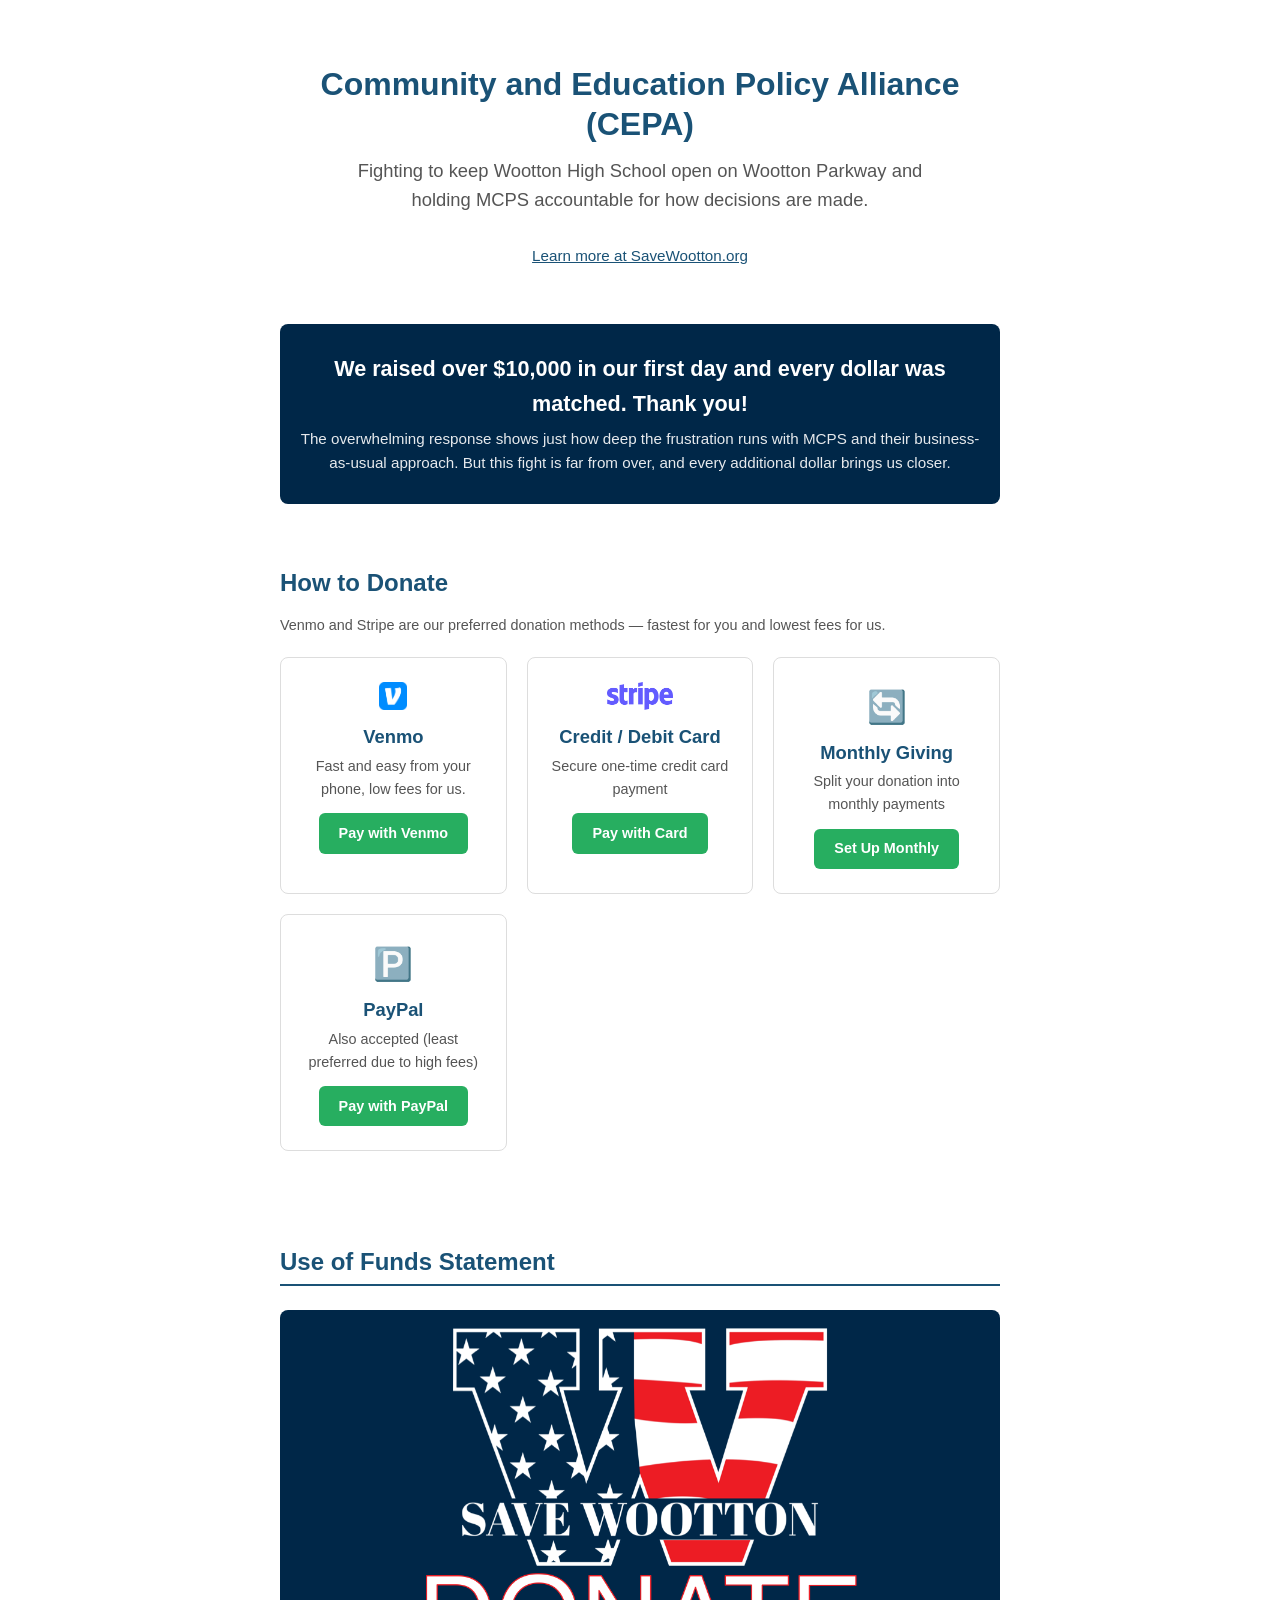
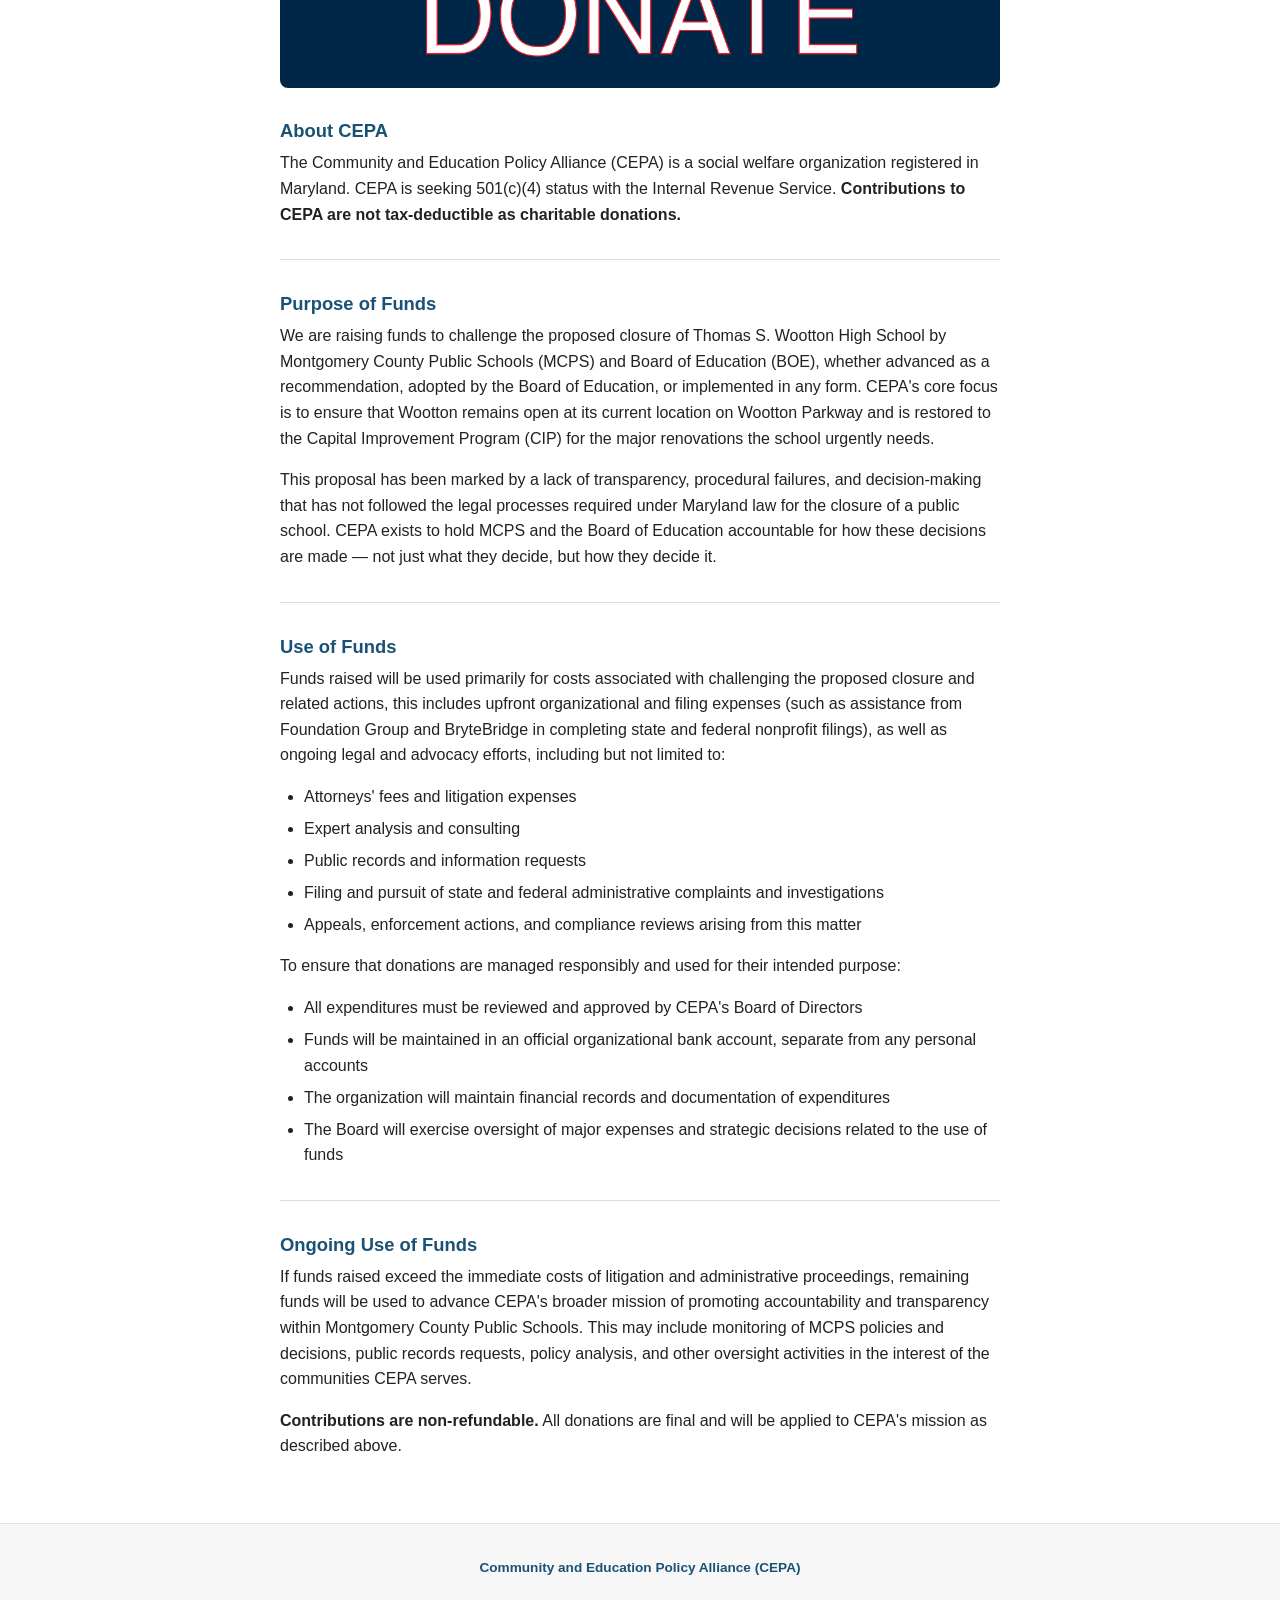
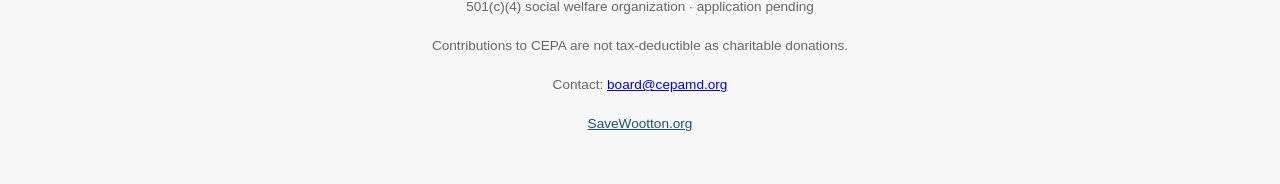
==== index.html @ 97d6baf1 "Update banner sub-text with community frustration message" ====
<!DOCTYPE html>
<html lang="en">

<head>
  <meta charset="UTF-8">
  <meta name="viewport" content="width=device-width, initial-scale=1.0">
  <title>CEPA — Community and Education Policy Alliance</title>
  <meta name="description"
    content="CEPA is a social welfare organization fighting to keep Thomas S. Wootton High School open. Donate today — the first $10,000 raised will be matched dollar-for-dollar.">
  <meta property="og:title" content="Donate to Save Wootton High School">
  <meta property="og:description"
    content="The first $10,000 raised will be matched dollar-for-dollar. Donate now to keep Wootton open.">
  <meta property="og:image" content="https://cepamd.org/sw-donate.png">
  <meta property="og:url" content="https://cepamd.org">
  <meta property="og:type" content="website">
  <meta name="twitter:card" content="summary_large_image">
  <link rel="icon" type="image/png" href="favicon.png">
  <link rel="stylesheet" href="css/style.css">
</head>

<body>

  <!-- ════ Hero ════ -->
  <section class="hero">
    <div class="container">
      <h1>Community and Education Policy Alliance (CEPA)</h1>
      <p class="subtitle">Fighting to keep Wootton High School open on Wootton Parkway and holding MCPS accountable for
        how decisions are made.</p>
      <p style="margin-top: 0.75rem;"><a href="https://www.savewootton.org" target="_blank" rel="noopener"
          style="color: #1a5276; text-decoration: underline; font-size: 0.95rem;">Learn more at SaveWootton.org</a></p>
    </div>
  </section>

  <!-- ════ Match Banner ════ -->
  <div class="container">
    <div class="match-banner">
      <p>We raised over $10,000 in our first day and every dollar was matched. Thank you!</p>
      <p class="match-sub">The overwhelming response shows just how deep the frustration runs with MCPS and their business-as-usual approach. But this fight is far from over, and every additional dollar brings us closer.</p>
    </div>
  </div>

  <!-- ════ Donate ════ -->
  <section id="donate">
    <div class="container">
      <h2>How to Donate</h2>
      <p style="color: #555; font-size: 0.9rem; margin-bottom: 1.25rem;">Venmo and Stripe are our preferred donation
        methods — fastest for you and lowest fees for us.</p>
      <div class="donate-grid">

        <div class="donate-card">
          <img src="venmo-logo.png" alt="Venmo" style="height: 28px; margin-bottom: 0.5rem;">
          <h3>Venmo</h3>
          <p>Fast and easy from your phone, low fees for us.</p>
          <a href="https://venmo.com/u/cepamd" class="btn" target="_blank" rel="noopener">Pay with Venmo</a>
        </div>

        <div class="donate-card">
          <img src="stripe-logo.png" alt="Stripe" style="height: 28px; margin-bottom: 0.5rem;">
          <h3>Credit / Debit Card</h3>
          <p>Secure one-time credit card payment</p>
          <a href="https://donate.stripe.com/3cIaEW0M25Lz01hbYCfUQ02" class="btn" target="_blank" rel="noopener">Pay
            with Card</a>
        </div>

        <div class="donate-card">
          <div class="card-icon">🔄</div>
          <h3>Monthly Giving</h3>
          <p>Split your donation into monthly payments</p>
          <a href="recurring.html" class="btn">Set Up Monthly</a>
        </div>

        <div class="donate-card">
          <div class="card-icon">🅿️</div>
          <h3>PayPal</h3>
          <p>Also accepted (least preferred due to high fees)</p>
          <a href="https://www.paypal.com/ncp/payment/M5WPY7KGUDLTN" class="btn" target="_blank" rel="noopener">Pay with
            PayPal</a>
        </div>

      </div>
    </div>
  </section>

  <!-- ════ Use of Funds ════ -->
  <section class="use-of-funds">
    <div class="container">
      <h2>Use of Funds Statement</h2>

      <!-- ════ Banner Image ════ -->
      <div style="text-align: center; margin: 1.5rem 0;">
        <img src="sw-donate.png" alt="Save Wootton — Donate" style="max-width: 100%; height: auto; border-radius: 8px;">
      </div>

      <h3>About CEPA</h3>
      <p>The Community and Education Policy Alliance (CEPA) is a social welfare organization registered in Maryland.
        CEPA is seeking 501(c)(4) status with the Internal Revenue Service. <strong>Contributions to CEPA are not
          tax-deductible as charitable donations.</strong></p>

      <hr>

      <h3>Purpose of Funds</h3>
      <p>We are raising funds to challenge the proposed closure of Thomas S. Wootton High School by Montgomery County
        Public Schools (MCPS) and Board of Education (BOE), whether advanced as a recommendation, adopted by the Board
        of Education, or implemented in any form. CEPA's core focus is to ensure that Wootton remains open at its
        current location on Wootton Parkway and is restored to the Capital Improvement Program (CIP) for the major
        renovations the school urgently needs.</p>
      <p>This proposal has been marked by a lack of transparency, procedural failures, and decision-making that has not
        followed the legal processes required under Maryland law for the closure of a public school. CEPA exists to hold
        MCPS and the Board of Education accountable for how these decisions are made — not just what they decide, but
        how they decide it.</p>

      <hr>

      <h3>Use of Funds</h3>
      <p>Funds raised will be used primarily for costs associated with challenging the proposed closure and related
        actions, this includes upfront organizational and filing expenses (such as assistance from Foundation Group and
        BryteBridge in completing state and federal nonprofit filings), as well as ongoing legal and advocacy efforts,
        including but not limited to:</p>
      <ul>
        <li>Attorneys' fees and litigation expenses</li>
        <li>Expert analysis and consulting</li>
        <li>Public records and information requests</li>
        <li>Filing and pursuit of state and federal administrative complaints and investigations</li>
        <li>Appeals, enforcement actions, and compliance reviews arising from this matter</li>
      </ul>
      <p>To ensure that donations are managed responsibly and used for their intended purpose:</p>
      <ul>
        <li>All expenditures must be reviewed and approved by CEPA's Board of Directors</li>
        <li>Funds will be maintained in an official organizational bank account, separate from any personal accounts
        </li>
        <li>The organization will maintain financial records and documentation of expenditures</li>
        <li>The Board will exercise oversight of major expenses and strategic decisions related to the use of funds</li>
      </ul>

      <hr>

      <h3>Ongoing Use of Funds</h3>
      <p>If funds raised exceed the immediate costs of litigation and administrative proceedings, remaining funds will
        be used to advance CEPA's broader mission of promoting accountability and transparency within Montgomery County
        Public Schools. This may include monitoring of MCPS policies and decisions, public records requests, policy
        analysis, and other oversight activities in the interest of the communities CEPA serves.</p>
      <p><strong>Contributions are non-refundable.</strong> All donations are final and will be applied to CEPA's
        mission as described above.</p>
    </div>
  </section>

  <!-- ════ Footer ════ -->
  <footer>
    <div class="container">
      <p><strong>Community and Education Policy Alliance (CEPA)</strong></p>
      <p>501(c)(4) social welfare organization &middot; application pending</p>
      <p>Contributions to CEPA are not tax-deductible as charitable donations.</p>
      <p>Contact: <a href="mailto:board@cepamd.org">board@cepamd.org</a></p>
      <p><a href="https://www.savewootton.org" target="_blank" rel="noopener"
          style="color: #1a5276;">SaveWootton.org</a></p>
    </div>
  </footer>

</body>

</html>
---- css/style.css ----
/* ── Reset & Base ───────────────────────────────── */
*, *::before, *::after { box-sizing: border-box; margin: 0; padding: 0; }

html { scroll-behavior: smooth; }

body {
  font-family: -apple-system, BlinkMacSystemFont, "Segoe UI", Roboto, Helvetica, Arial, sans-serif;
  color: #222;
  background: #fff;
  line-height: 1.6;
  -webkit-font-smoothing: antialiased;
}

/* ── Layout ─────────────────────────────────────── */
.container {
  max-width: 760px;
  margin: 0 auto;
  padding: 0 1.25rem;
}

section { padding: 3rem 0; }

/* ── Typography ─────────────────────────────────── */
h1, h2, h3 { color: #1a5276; line-height: 1.25; }
h1 { font-size: 2rem; margin-bottom: 0.75rem; }
h2 { font-size: 1.5rem; margin-bottom: 1rem; }
h3 { font-size: 1.15rem; margin-bottom: 0.5rem; }
p  { margin-bottom: 1rem; }

/* ── Hero ───────────────────────────────────────── */
.hero {
  text-align: center;
  padding: 4rem 0 2.5rem;
}
.hero .subtitle {
  font-size: 1.15rem;
  color: #555;
  max-width: 600px;
  margin: 0 auto 1.75rem;
}

/* ── Buttons ────────────────────────────────────── */
.btn {
  display: inline-block;
  background: #27ae60;
  color: #fff;
  padding: 0.85rem 2rem;
  border-radius: 6px;
  text-decoration: none;
  font-weight: 600;
  font-size: 1.05rem;
  transition: background 0.2s;
}
.btn:hover { background: #219a52; }

/* ── Match Banner ───────────────────────────────── */
.match-banner {
  background: #002748;
  color: #fff;
  text-align: center;
  padding: 1.75rem 1.25rem;
  border-radius: 8px;
  margin: 0 0 1rem;
}
.match-banner p {
  font-size: 1.35rem;
  font-weight: 700;
  margin: 0;
}
.match-banner .match-sub {
  font-size: 0.95rem;
  font-weight: 400;
  opacity: 0.9;
  margin-top: 0.35rem;
}

/* ── Use of Funds ───────────────────────────────── */
.use-of-funds h2 { border-bottom: 2px solid #1a5276; padding-bottom: 0.4rem; }
.use-of-funds h3 { margin-top: 1.5rem; }
.use-of-funds ul, .use-of-funds ol {
  margin: 0.75rem 0 1rem 1.5rem;
}
.use-of-funds li { margin-bottom: 0.4rem; }
.use-of-funds hr {
  border: none;
  border-top: 1px solid #ddd;
  margin: 2rem 0;
}

/* ── Donate Cards ───────────────────────────────── */
.donate-grid {
  display: grid;
  grid-template-columns: repeat(auto-fit, minmax(200px, 1fr));
  gap: 1.25rem;
  margin-top: 1.25rem;
}
.donate-card {
  border: 1px solid #ddd;
  border-radius: 8px;
  padding: 1.5rem 1.25rem;
  text-align: center;
  transition: box-shadow 0.2s;
}
.donate-card:hover { box-shadow: 0 2px 12px rgba(0,0,0,0.08); }
.donate-card .card-icon {
  font-size: 2rem;
  margin-bottom: 0.5rem;
}
.donate-card h3 { margin-bottom: 0.4rem; }
.donate-card p { font-size: 0.9rem; color: #555; margin-bottom: 0.75rem; }
.donate-card .btn {
  font-size: 0.9rem;
  padding: 0.55rem 1.25rem;
  background: #27ae60;
}
.donate-card .btn:hover { background: #219a52; }
.donate-card .btn.disabled {
  background: #aaa;
  cursor: default;
  pointer-events: none;
}

/* ── Footer ─────────────────────────────────────── */
footer {
  background: #f7f7f7;
  border-top: 1px solid #e0e0e0;
  padding: 2rem 0;
  text-align: center;
  font-size: 0.85rem;
  color: #666;
  line-height: 1.7;
}
footer strong { color: #1a5276; }

/* ── Responsive ─────────────────────────────────── */
@media (max-width: 600px) {
  h1 { font-size: 1.5rem; }
  .hero { padding: 2.5rem 0 1.5rem; }
  .match-banner p { font-size: 1.1rem; }
  section { padding: 2rem 0; }
  .donate-grid { grid-template-columns: 1fr; }
}
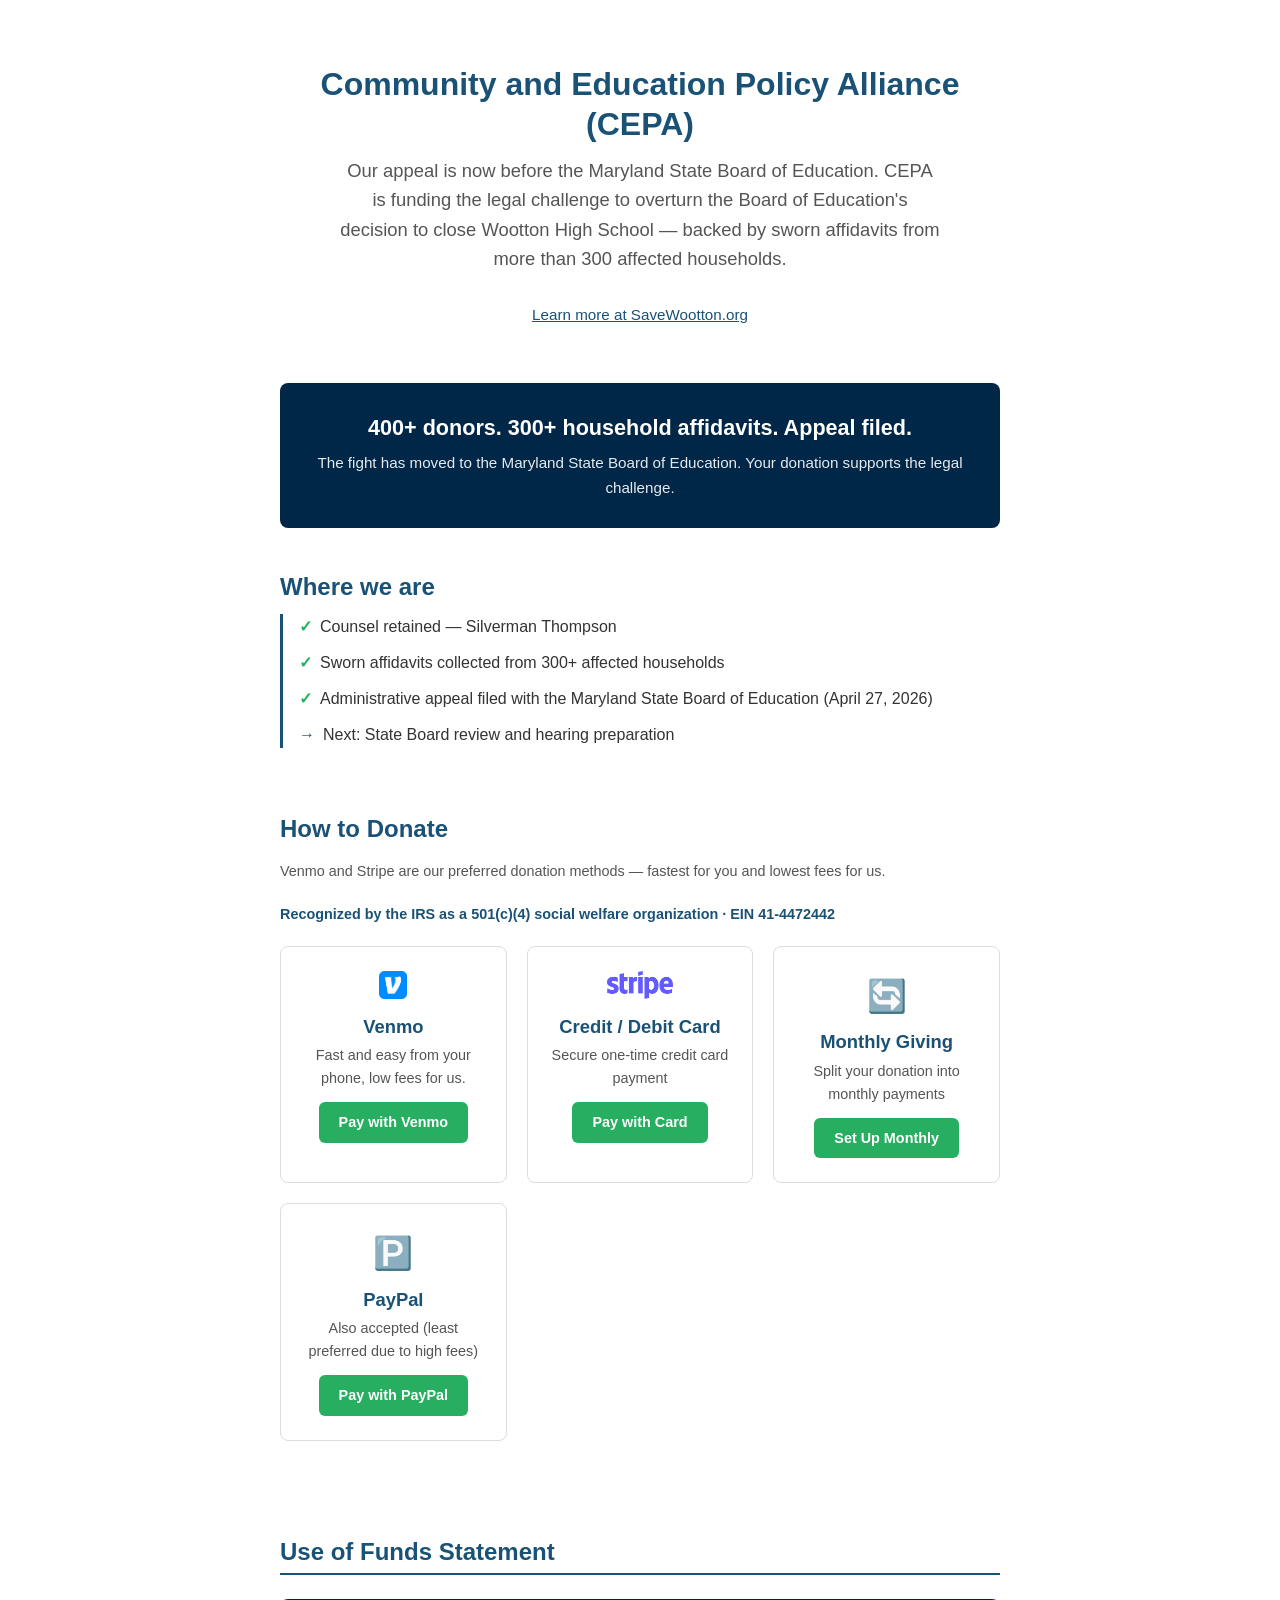
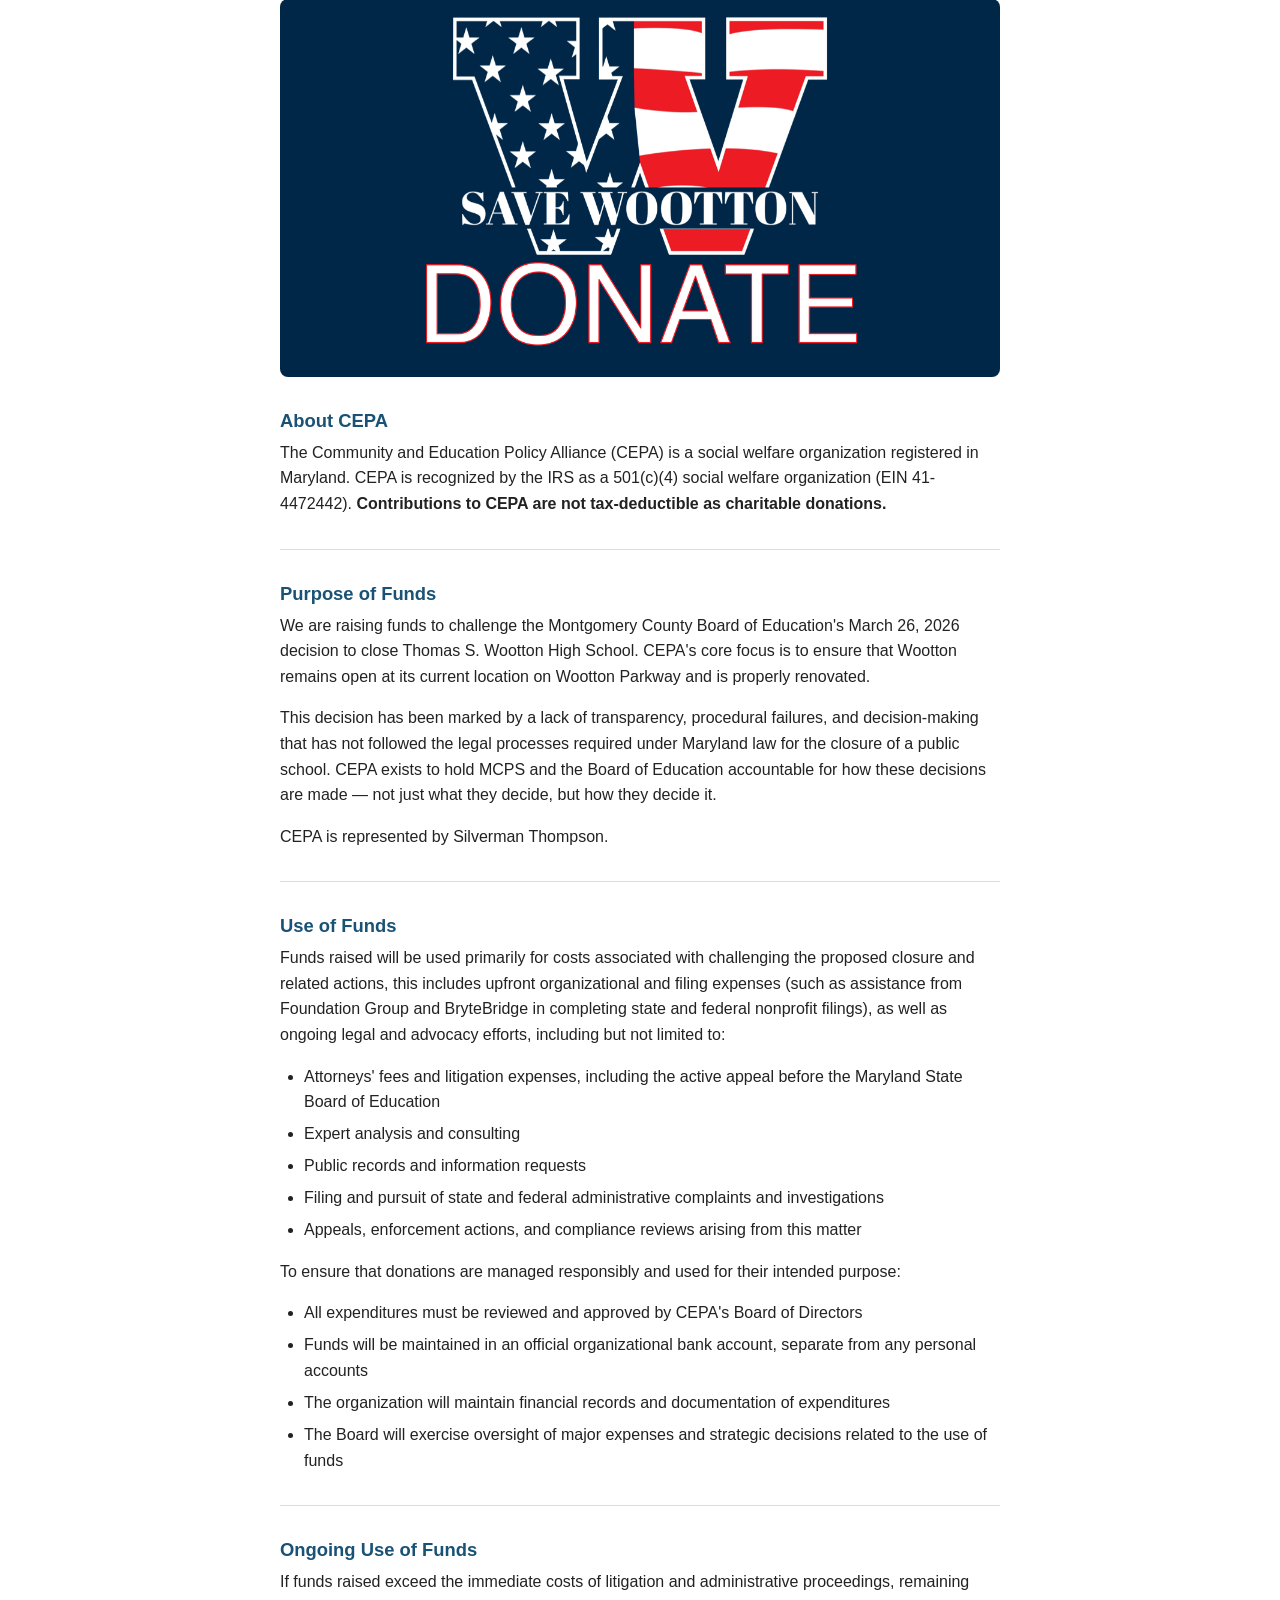
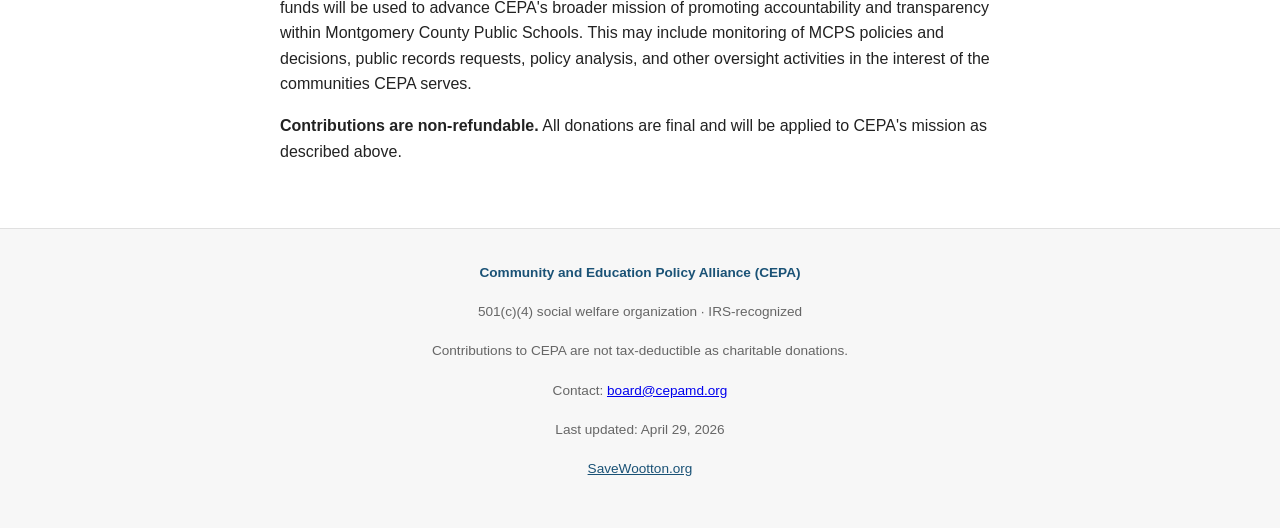
==== commit cb113c84: "Add recurring donation checkout worker" ====
--- a/index.html
+++ b/index.html
@@ -6,10 +6,10 @@
   <meta name="viewport" content="width=device-width, initial-scale=1.0">
   <title>CEPA — Community and Education Policy Alliance</title>
   <meta name="description"
-    content="CEPA is a social welfare organization fighting to keep Thomas S. Wootton High School open. Donate today — the first $10,000 raised will be matched dollar-for-dollar.">
-  <meta property="og:title" content="Donate to Save Wootton High School">
+    content="CEPA filed a formal appeal with the Maryland State Board of Education to overturn the closure of Wootton High School. More than 400 donors have contributed. Donate to fund the legal fight.">
+  <meta property="og:title" content="Donate to the Wootton Legal Fund">
   <meta property="og:description"
-    content="The first $10,000 raised will be matched dollar-for-dollar. Donate now to keep Wootton open.">
+    content="CEPA filed a formal appeal with the Maryland State Board of Education to overturn the closure of Wootton High School. More than 400 donors have contributed. Donate to fund the legal fight.">
   <meta property="og:image" content="https://cepamd.org/sw-donate.png">
   <meta property="og:url" content="https://cepamd.org">
   <meta property="og:type" content="website">
@@ -24,20 +24,35 @@
   <section class="hero">
     <div class="container">
       <h1>Community and Education Policy Alliance (CEPA)</h1>
-      <p class="subtitle">Fighting to keep Wootton High School open on Wootton Parkway and holding MCPS accountable for
-        how decisions are made.</p>
+      <p class="subtitle">Our appeal is now before the Maryland State Board of Education. CEPA is funding the legal
+        challenge to overturn the Board of Education's decision to close Wootton High School — backed by sworn affidavits
+        from more than 300 affected households.</p>
       <p style="margin-top: 0.75rem;"><a href="https://www.savewootton.org" target="_blank" rel="noopener"
           style="color: #1a5276; text-decoration: underline; font-size: 0.95rem;">Learn more at SaveWootton.org</a></p>
     </div>
   </section>
 
-  <!-- ════ Match Banner ════ -->
+  <!-- ════ Momentum Banner ════ -->
   <div class="container">
-    <div class="match-banner">
-      <p>We raised over $10,000 in our first day and every dollar was matched. Thank you!</p>
-      <p class="match-sub">The overwhelming response shows just how deep the frustration runs with MCPS and their business-as-usual approach. But this fight is far from over, and every additional dollar brings us closer.</p>
+    <div class="momentum-banner">
+      <p>400+ donors. 300+ household affidavits. Appeal filed.</p>
+      <p class="match-sub">The fight has moved to the Maryland State Board of Education. Your donation supports the legal
+        challenge.</p>
     </div>
   </div>
+
+  <!-- ════ Progress ════ -->
+  <section class="progress">
+    <div class="container">
+      <h2>Where we are</h2>
+      <ul class="milestone-list">
+        <li>Counsel retained — Silverman Thompson</li>
+        <li>Sworn affidavits collected from 300+ affected households</li>
+        <li>Administrative appeal filed with the Maryland State Board of Education (April 27, 2026)</li>
+        <li>Next: State Board review and hearing preparation</li>
+      </ul>
+    </div>
+  </section>
 
   <!-- ════ Donate ════ -->
   <section id="donate">
@@ -45,6 +60,7 @@
       <h2>How to Donate</h2>
       <p style="color: #555; font-size: 0.9rem; margin-bottom: 1.25rem;">Venmo and Stripe are our preferred donation
         methods — fastest for you and lowest fees for us.</p>
+      <p class="trust-line">Recognized by the IRS as a 501(c)(4) social welfare organization &middot; EIN 41-4472442</p>
       <div class="donate-grid">
 
         <div class="donate-card">
@@ -93,21 +109,20 @@
 
       <h3>About CEPA</h3>
       <p>The Community and Education Policy Alliance (CEPA) is a social welfare organization registered in Maryland.
-        CEPA is seeking 501(c)(4) status with the Internal Revenue Service. <strong>Contributions to CEPA are not
-          tax-deductible as charitable donations.</strong></p>
+        CEPA is recognized by the IRS as a 501(c)(4) social welfare organization (EIN 41-4472442). <strong>Contributions
+          to CEPA are not tax-deductible as charitable donations.</strong></p>
 
       <hr>
 
       <h3>Purpose of Funds</h3>
-      <p>We are raising funds to challenge the proposed closure of Thomas S. Wootton High School by Montgomery County
-        Public Schools (MCPS) and Board of Education (BOE), whether advanced as a recommendation, adopted by the Board
-        of Education, or implemented in any form. CEPA's core focus is to ensure that Wootton remains open at its
-        current location on Wootton Parkway and is restored to the Capital Improvement Program (CIP) for the major
-        renovations the school urgently needs.</p>
-      <p>This proposal has been marked by a lack of transparency, procedural failures, and decision-making that has not
+      <p>We are raising funds to challenge the Montgomery County Board of Education's March 26, 2026 decision to close
+        Thomas S. Wootton High School. CEPA's core focus is to ensure that Wootton remains open at its current location
+        on Wootton Parkway and is properly renovated.</p>
+      <p>This decision has been marked by a lack of transparency, procedural failures, and decision-making that has not
         followed the legal processes required under Maryland law for the closure of a public school. CEPA exists to hold
         MCPS and the Board of Education accountable for how these decisions are made — not just what they decide, but
         how they decide it.</p>
+      <p>CEPA is represented by Silverman Thompson.</p>
 
       <hr>
 
@@ -117,7 +132,8 @@
         BryteBridge in completing state and federal nonprofit filings), as well as ongoing legal and advocacy efforts,
         including but not limited to:</p>
       <ul>
-        <li>Attorneys' fees and litigation expenses</li>
+        <li>Attorneys' fees and litigation expenses, including the active appeal before the Maryland State Board of
+          Education</li>
         <li>Expert analysis and consulting</li>
         <li>Public records and information requests</li>
         <li>Filing and pursuit of state and federal administrative complaints and investigations</li>
@@ -148,9 +164,10 @@
   <footer>
     <div class="container">
       <p><strong>Community and Education Policy Alliance (CEPA)</strong></p>
-      <p>501(c)(4) social welfare organization &middot; application pending</p>
+      <p>501(c)(4) social welfare organization &middot; IRS-recognized</p>
       <p>Contributions to CEPA are not tax-deductible as charitable donations.</p>
       <p>Contact: <a href="mailto:board@cepamd.org">board@cepamd.org</a></p>
+      <p>Last updated: April 29, 2026</p>
       <p><a href="https://www.savewootton.org" target="_blank" rel="noopener"
           style="color: #1a5276;">SaveWootton.org</a></p>
     </div>
@@ -158,4 +175,4 @@
 
 </body>
 
-</html>+</html>
--- a/css/style.css
+++ b/css/style.css
@@ -53,8 +53,8 @@
 }
 .btn:hover { background: #219a52; }
 
-/* ── Match Banner ───────────────────────────────── */
-.match-banner {
+/* ── Momentum Banner ────────────────────────────── */
+.momentum-banner {
   background: #002748;
   color: #fff;
   text-align: center;
@@ -62,16 +62,39 @@
   border-radius: 8px;
   margin: 0 0 1rem;
 }
-.match-banner p {
+.momentum-banner p {
   font-size: 1.35rem;
   font-weight: 700;
   margin: 0;
 }
-.match-banner .match-sub {
+.momentum-banner .match-sub {
   font-size: 0.95rem;
   font-weight: 400;
   opacity: 0.9;
   margin-top: 0.35rem;
+}
+
+/* ── Progress ───────────────────────────────────── */
+.progress { padding: 1.75rem 0 0.5rem; }
+.progress h2 { margin-bottom: 0.75rem; }
+.milestone-list {
+  list-style: none;
+  border-left: 3px solid #1a5276;
+  padding-left: 1rem;
+}
+.milestone-list li {
+  margin-bottom: 0.65rem;
+  color: #333;
+}
+.milestone-list li::before {
+  content: "✓";
+  color: #27ae60;
+  font-weight: 700;
+  margin-right: 0.5rem;
+}
+.milestone-list li:last-child::before {
+  content: "→";
+  color: #1a5276;
 }
 
 /* ── Use of Funds ───────────────────────────────── */
@@ -88,6 +111,12 @@
 }
 
 /* ── Donate Cards ───────────────────────────────── */
+.trust-line {
+  color: #1a5276;
+  font-size: 0.9rem;
+  font-weight: 600;
+  margin-bottom: 1.25rem;
+}
 .donate-grid {
   display: grid;
   grid-template-columns: repeat(auto-fit, minmax(200px, 1fr));
@@ -120,6 +149,74 @@
   pointer-events: none;
 }
 
+/* ── Monthly Donation Form ──────────────────────── */
+.monthly-form {
+  border: 1px solid #ddd;
+  border-radius: 8px;
+  padding: 1.5rem;
+  margin-top: 1.5rem;
+}
+.monthly-form label,
+.monthly-form legend {
+  color: #1a5276;
+  font-weight: 700;
+}
+.amount-input {
+  display: flex;
+  align-items: center;
+  border: 1px solid #ccc;
+  border-radius: 6px;
+  margin: 0.4rem 0 1.25rem;
+  max-width: 220px;
+  overflow: hidden;
+}
+.amount-input span {
+  background: #f4f4f4;
+  border-right: 1px solid #ccc;
+  color: #555;
+  padding: 0.75rem;
+}
+.amount-input input {
+  border: none;
+  flex: 1;
+  font: inherit;
+  min-width: 0;
+  padding: 0.75rem;
+}
+.monthly-form fieldset {
+  border: none;
+  margin-bottom: 1.25rem;
+}
+.duration-grid {
+  display: grid;
+  grid-template-columns: repeat(auto-fit, minmax(130px, 1fr));
+  gap: 0.75rem;
+  margin-top: 0.5rem;
+}
+.duration-grid label {
+  border: 1px solid #ddd;
+  border-radius: 6px;
+  color: #222;
+  cursor: pointer;
+  display: flex;
+  gap: 0.5rem;
+  padding: 0.75rem;
+}
+.duration-grid label:has(input:checked) {
+  border-color: #1a5276;
+  box-shadow: 0 0 0 2px rgba(26,82,118,0.15);
+}
+.monthly-form .btn:disabled {
+  background: #aaa;
+  cursor: wait;
+}
+.form-status {
+  color: #b00020;
+  font-size: 0.9rem;
+  margin: 0.75rem 0 0;
+}
+.form-status.success { color: #1a7f37; }
+
 /* ── Footer ─────────────────────────────────────── */
 footer {
   background: #f7f7f7;
@@ -136,7 +233,7 @@
 @media (max-width: 600px) {
   h1 { font-size: 1.5rem; }
   .hero { padding: 2.5rem 0 1.5rem; }
-  .match-banner p { font-size: 1.1rem; }
+  .momentum-banner p { font-size: 1.1rem; }
   section { padding: 2rem 0; }
   .donate-grid { grid-template-columns: 1fr; }
 }
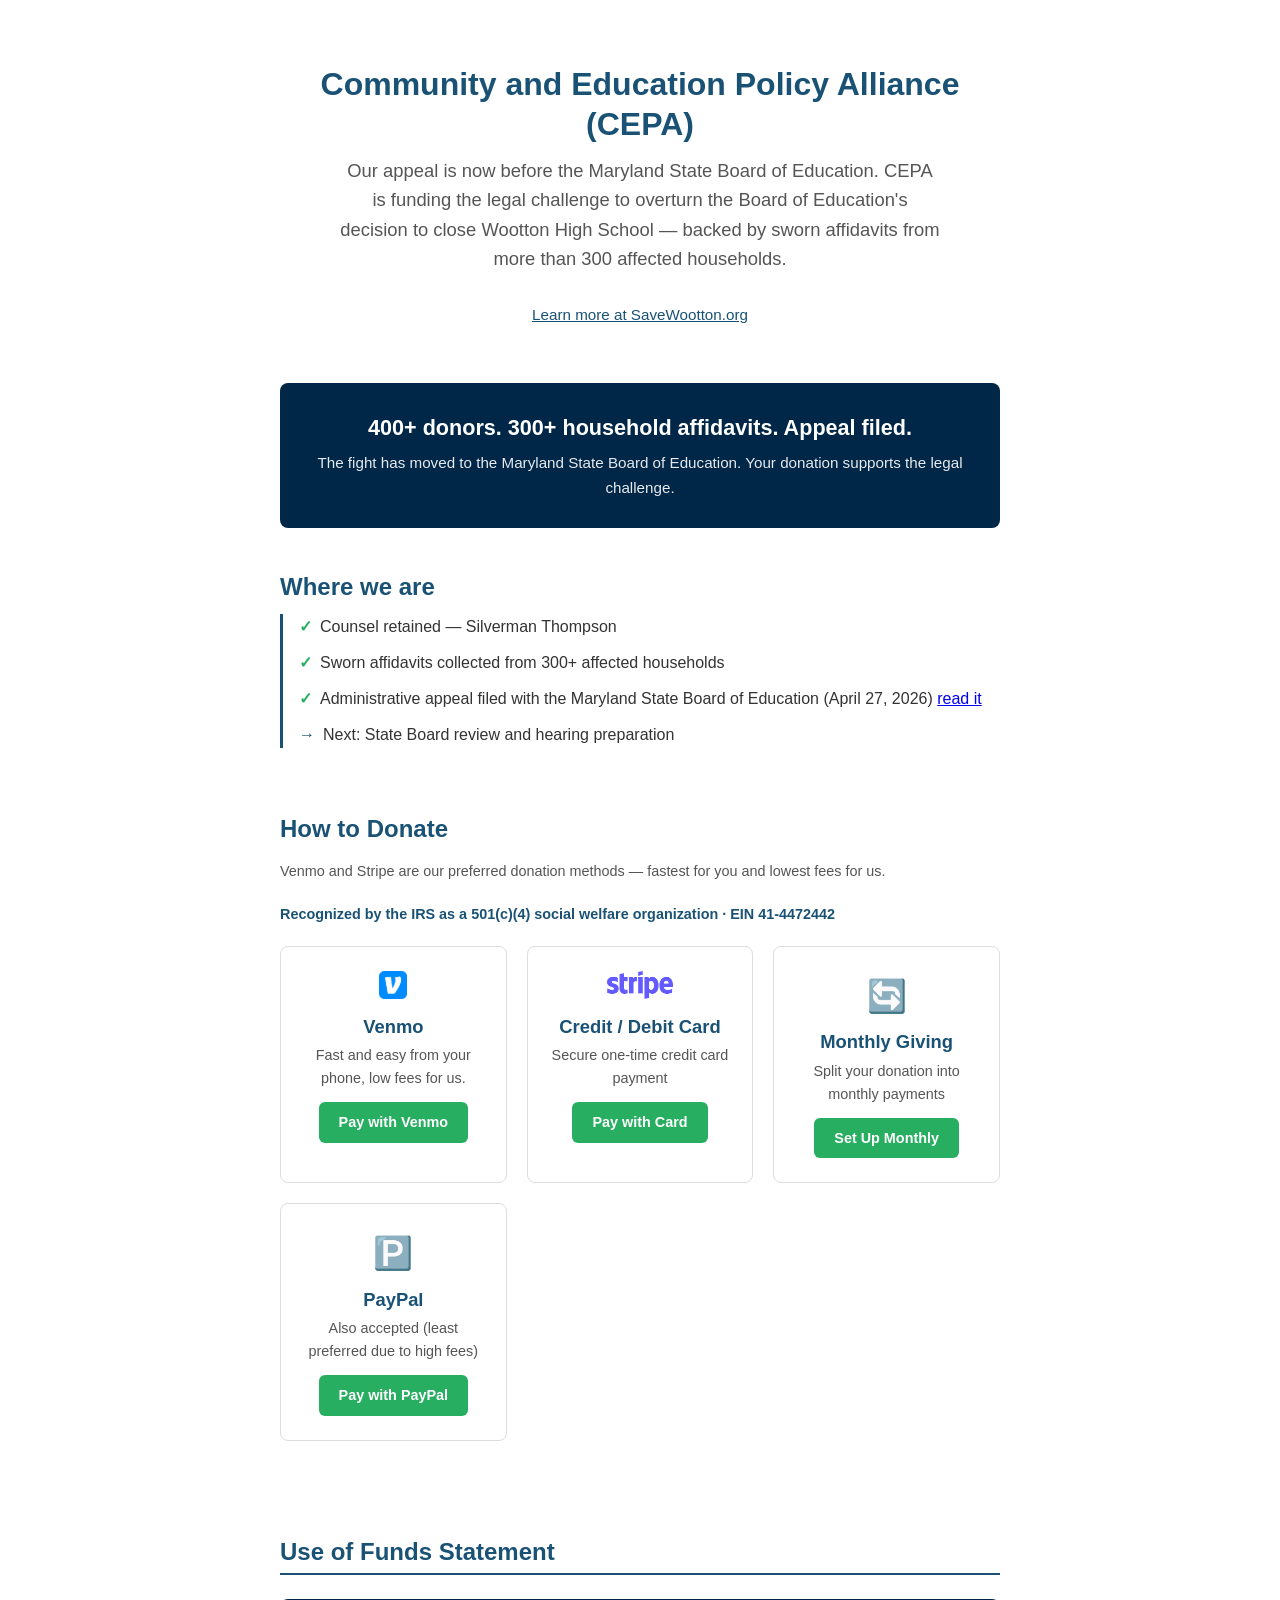
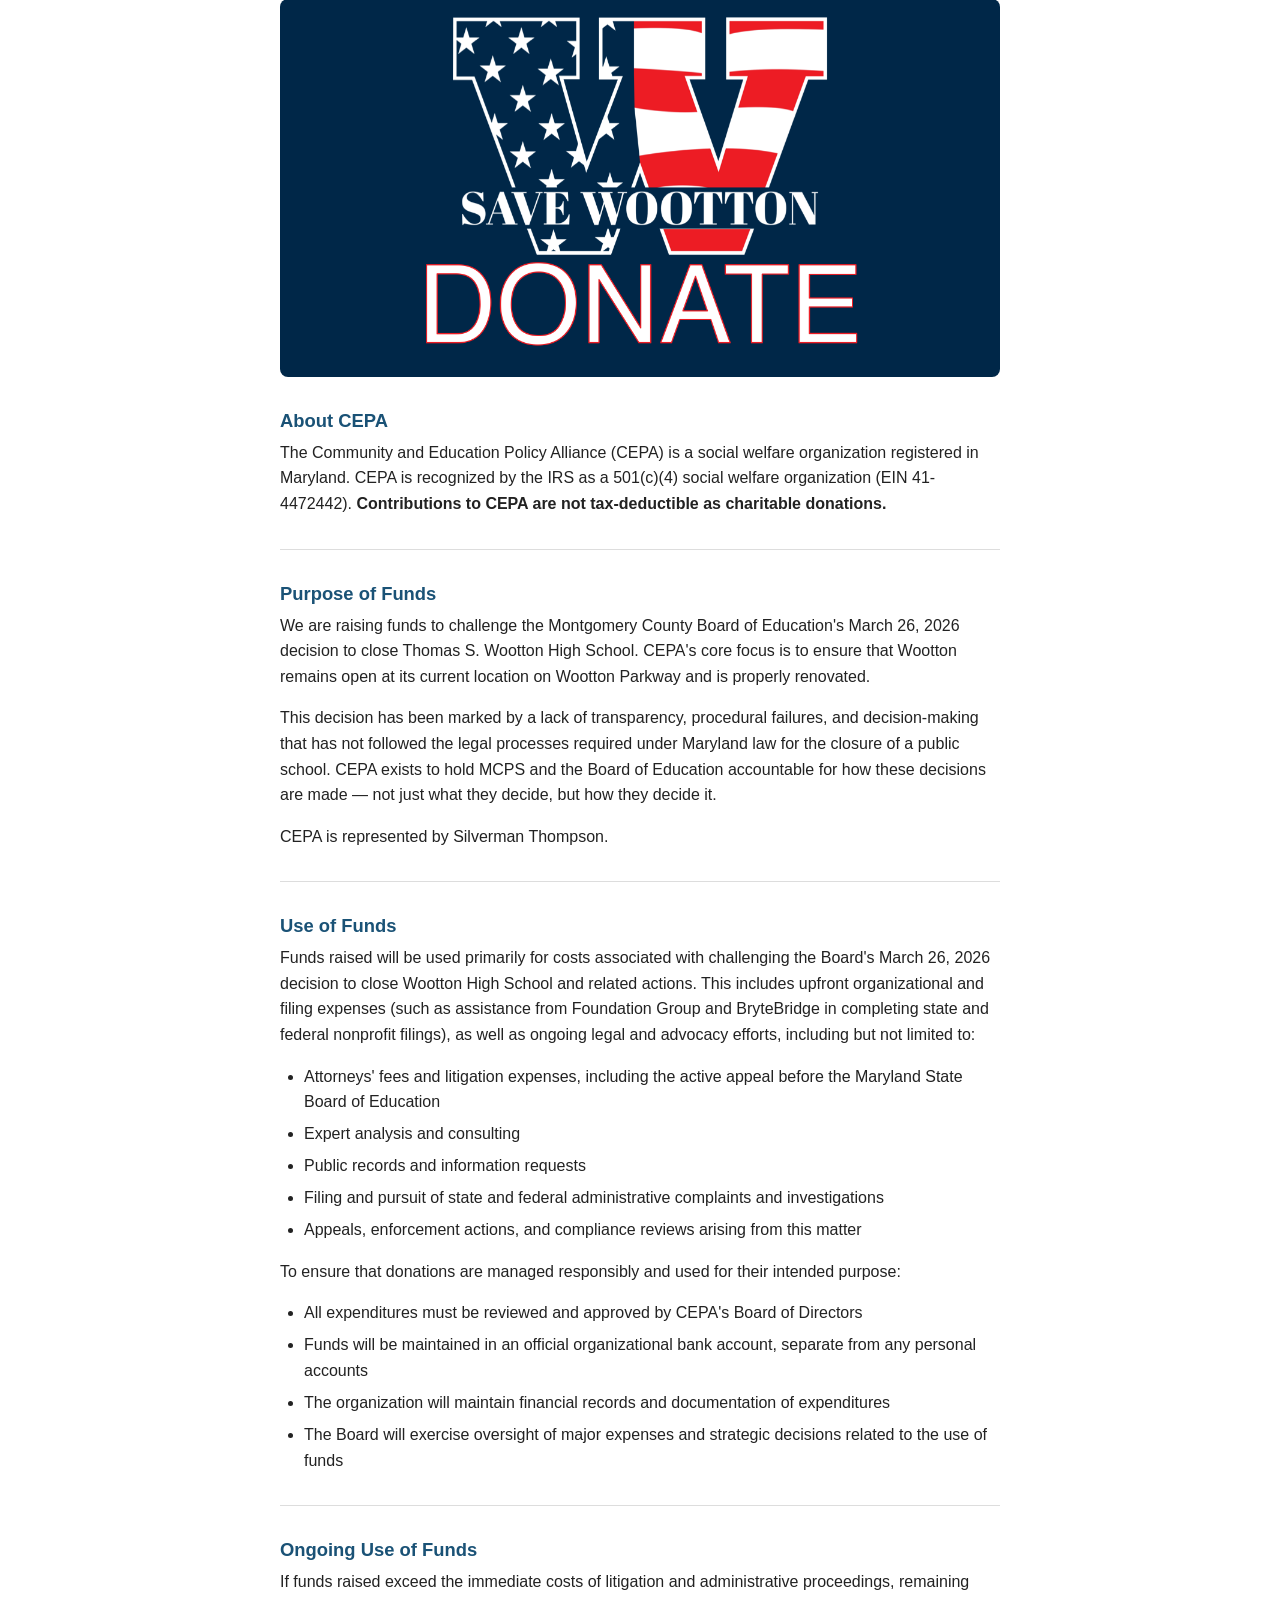
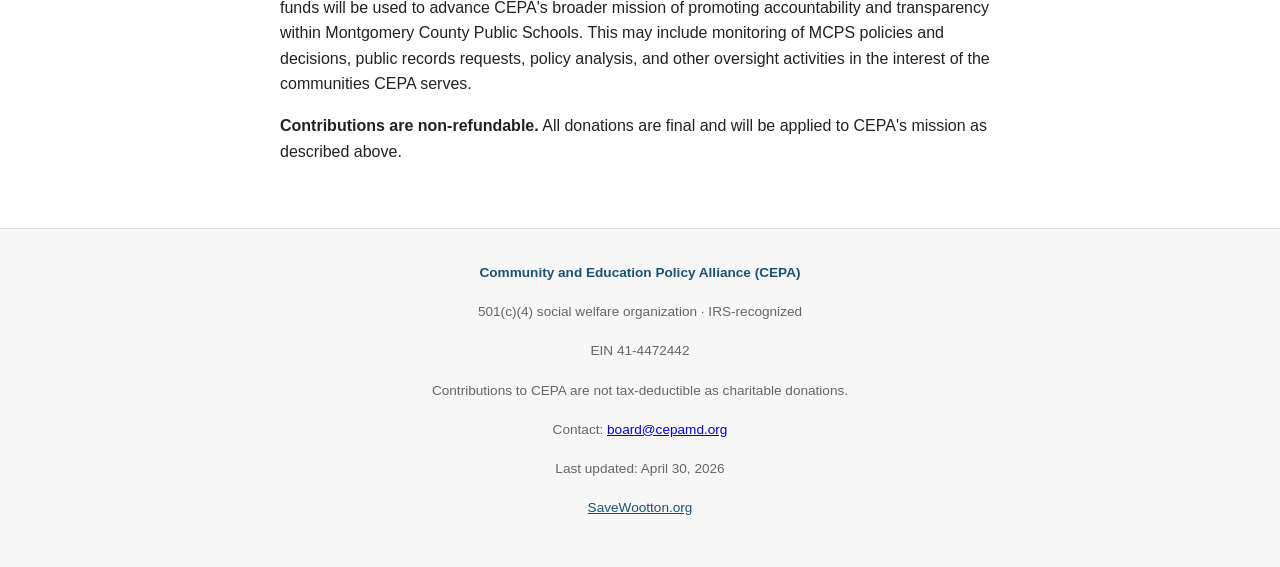
==== commit 6ae81ed0: "Update donation page status details" ====
--- a/index.html
+++ b/index.html
@@ -48,7 +48,9 @@
       <ul class="milestone-list">
         <li>Counsel retained — Silverman Thompson</li>
         <li>Sworn affidavits collected from 300+ affected households</li>
-        <li>Administrative appeal filed with the Maryland State Board of Education (April 27, 2026)</li>
+        <li>Administrative appeal filed with the Maryland State Board of Education (April 27, 2026) <a
+            href="https://drive.google.com/file/d/1IQMDPjKzm7bUsOJytNukOK9nd9ZU6ZSJ/view?usp=sharing" target="_blank"
+            rel="noopener">read it</a></li>
         <li>Next: State Board review and hearing preparation</li>
       </ul>
     </div>
@@ -127,8 +129,9 @@
       <hr>
 
       <h3>Use of Funds</h3>
-      <p>Funds raised will be used primarily for costs associated with challenging the proposed closure and related
-        actions, this includes upfront organizational and filing expenses (such as assistance from Foundation Group and
+      <p>Funds raised will be used primarily for costs associated with challenging the Board's March 26, 2026 decision
+        to close Wootton High School and related actions. This includes upfront organizational and filing expenses (such
+        as assistance from Foundation Group and
         BryteBridge in completing state and federal nonprofit filings), as well as ongoing legal and advocacy efforts,
         including but not limited to:</p>
       <ul>
@@ -165,9 +168,10 @@
     <div class="container">
       <p><strong>Community and Education Policy Alliance (CEPA)</strong></p>
       <p>501(c)(4) social welfare organization &middot; IRS-recognized</p>
+      <p>EIN 41-4472442</p>
       <p>Contributions to CEPA are not tax-deductible as charitable donations.</p>
       <p>Contact: <a href="mailto:board@cepamd.org">board@cepamd.org</a></p>
-      <p>Last updated: April 29, 2026</p>
+      <p>Last updated: April 30, 2026</p>
       <p><a href="https://www.savewootton.org" target="_blank" rel="noopener"
           style="color: #1a5276;">SaveWootton.org</a></p>
     </div>
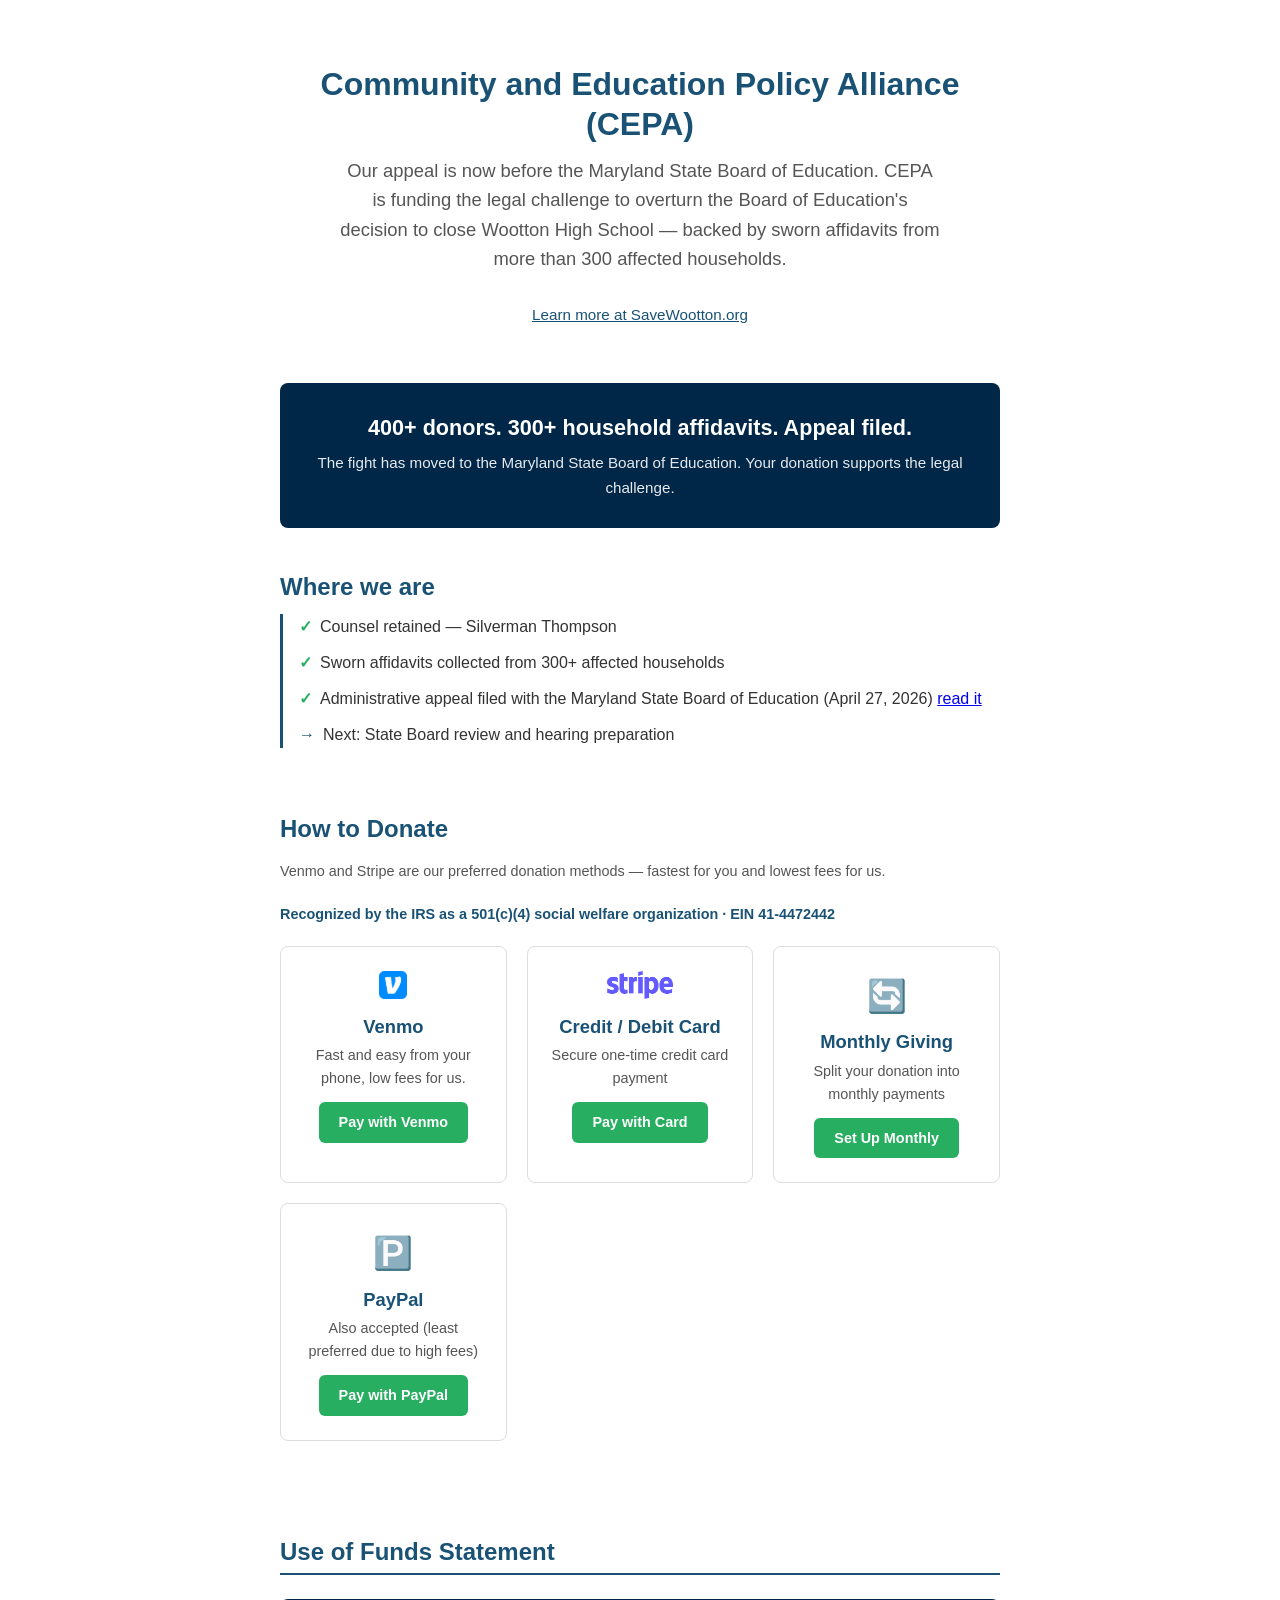
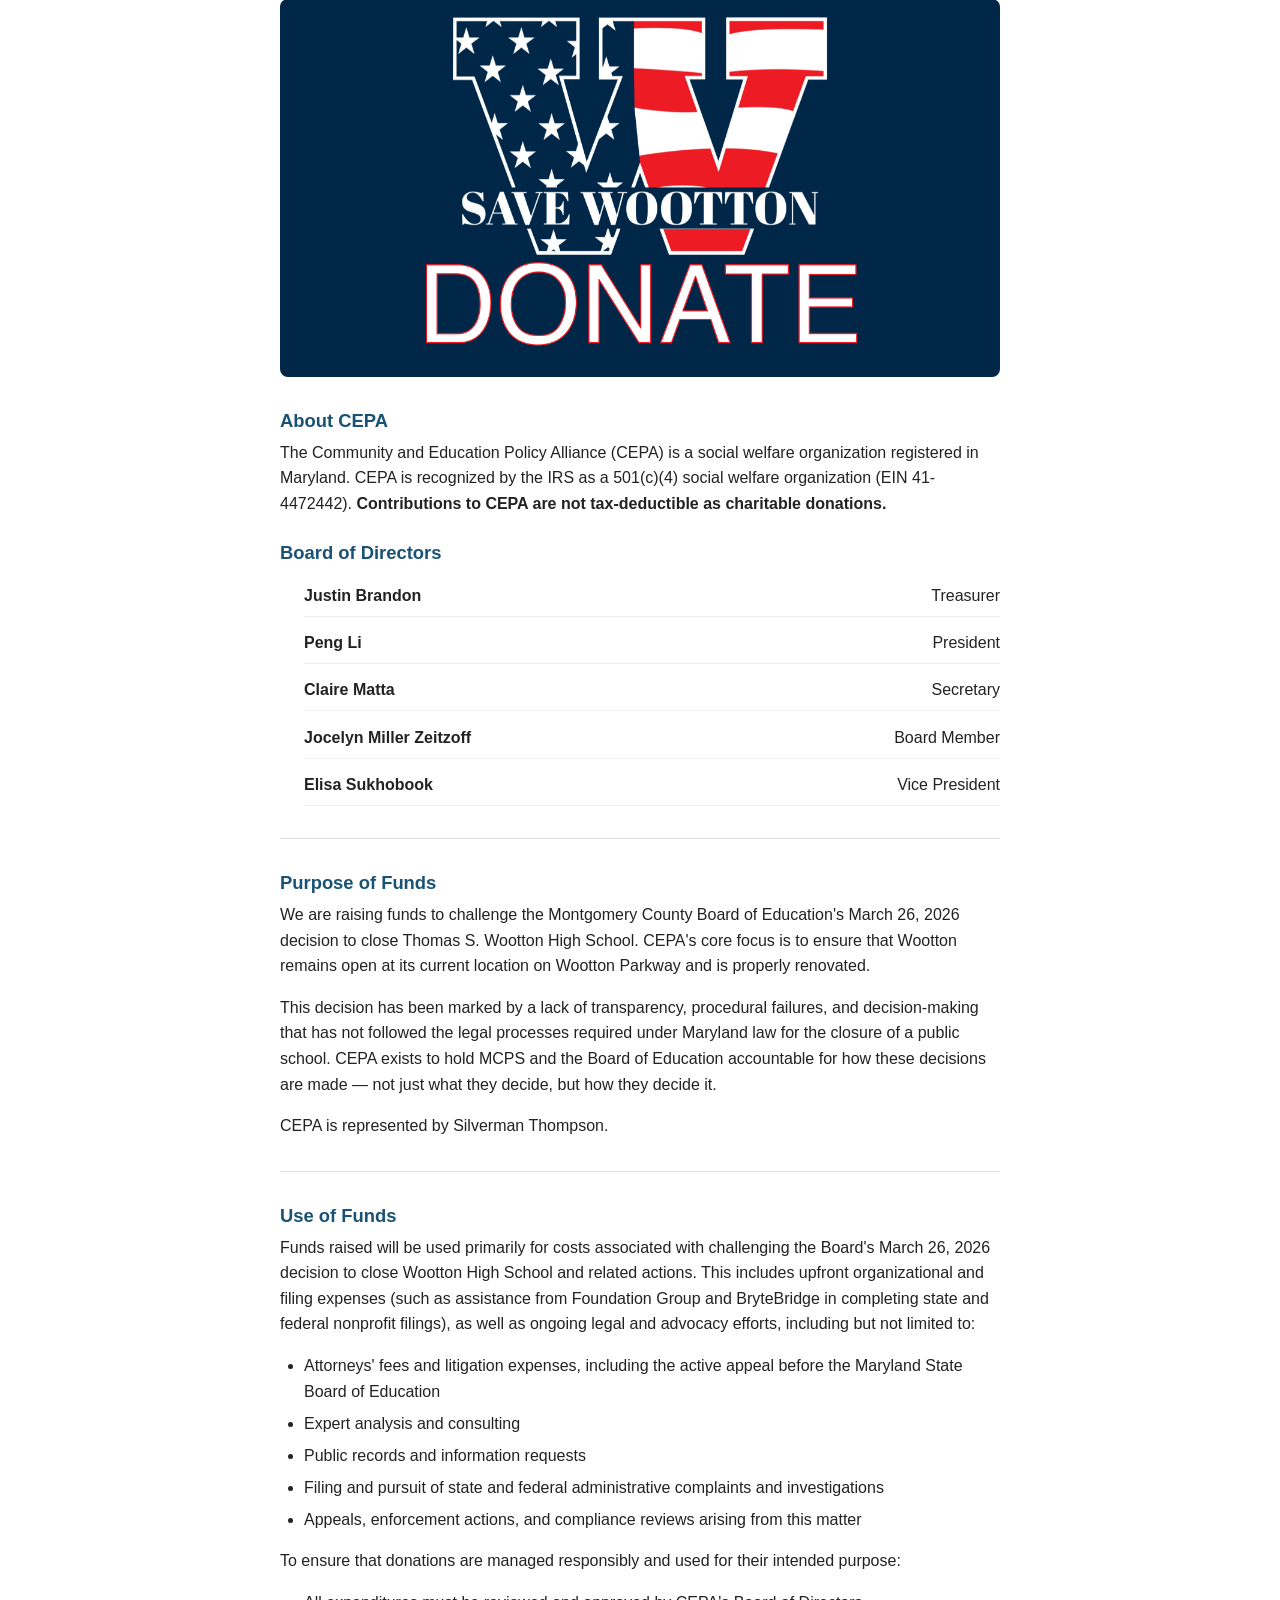
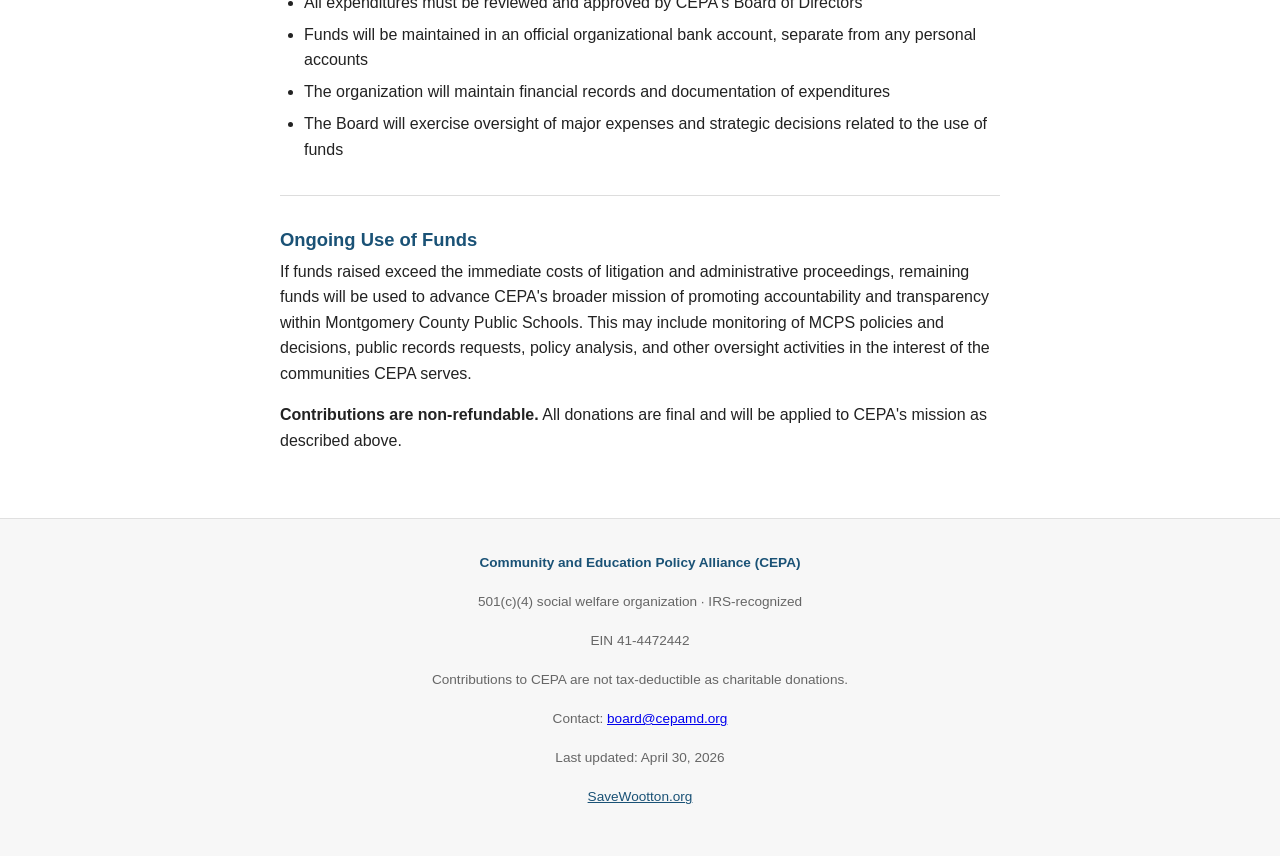
==== commit 2cafce13: "Add CEPA board members" ====
--- a/index.html
+++ b/index.html
@@ -114,6 +114,15 @@
         CEPA is recognized by the IRS as a 501(c)(4) social welfare organization (EIN 41-4472442). <strong>Contributions
           to CEPA are not tax-deductible as charitable donations.</strong></p>
 
+      <h3>Board of Directors</h3>
+      <ul class="board-list">
+        <li><span class="board-name">Justin Brandon</span><span>Treasurer</span></li>
+        <li><span class="board-name">Peng Li</span><span>President</span></li>
+        <li><span class="board-name">Claire Matta</span><span>Secretary</span></li>
+        <li><span class="board-name">Jocelyn Miller Zeitzoff</span><span>Board Member</span></li>
+        <li><span class="board-name">Elisa Sukhobook</span><span>Vice President</span></li>
+      </ul>
+
       <hr>
 
       <h3>Purpose of Funds</h3>
--- a/css/style.css
+++ b/css/style.css
@@ -109,6 +109,21 @@
   border-top: 1px solid #ddd;
   margin: 2rem 0;
 }
+.board-list {
+  list-style: none;
+  margin: 0.75rem 0 1rem;
+}
+.board-list li {
+  display: flex;
+  justify-content: space-between;
+  gap: 1rem;
+  border-bottom: 1px solid #eee;
+  padding: 0.45rem 0;
+}
+.board-name {
+  color: #222;
+  font-weight: 700;
+}
 
 /* ── Donate Cards ───────────────────────────────── */
 .trust-line {
@@ -236,4 +251,5 @@
   .momentum-banner p { font-size: 1.1rem; }
   section { padding: 2rem 0; }
   .donate-grid { grid-template-columns: 1fr; }
-}
+  .board-list li { display: block; }
+}
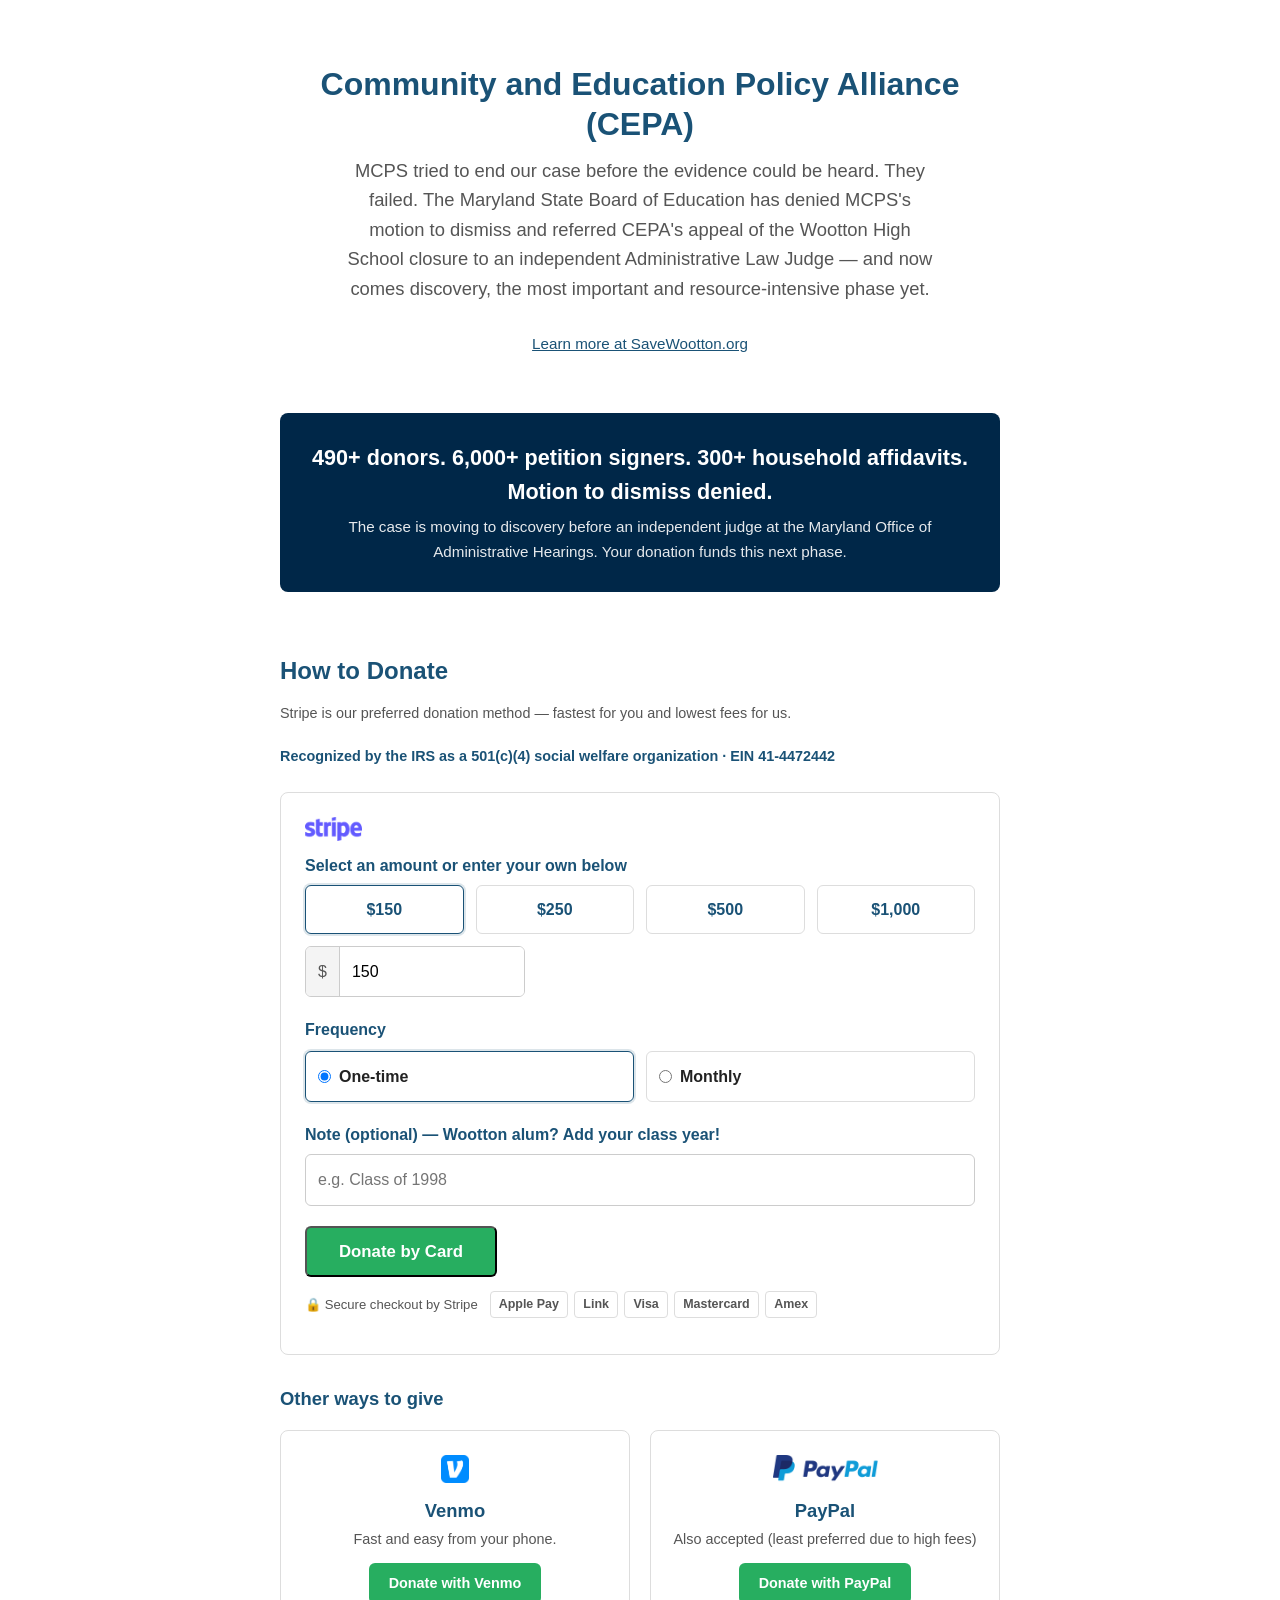
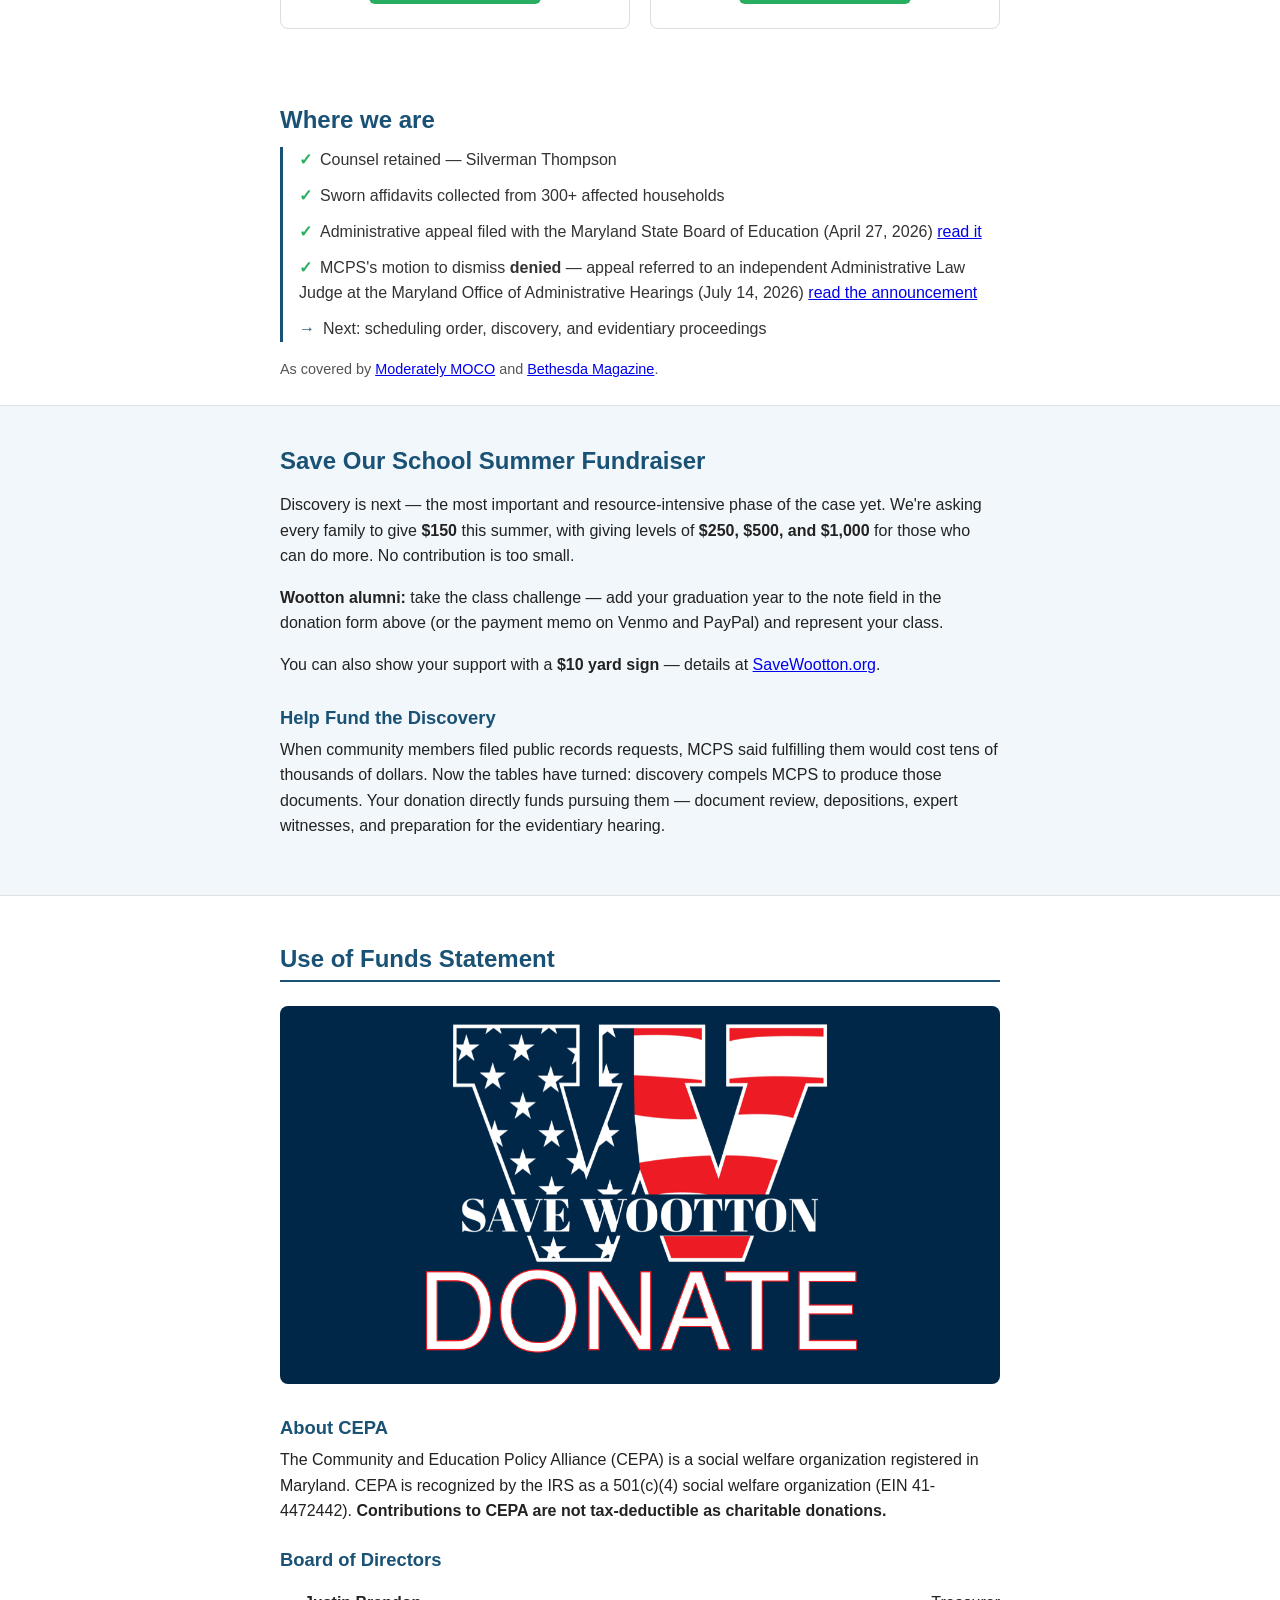
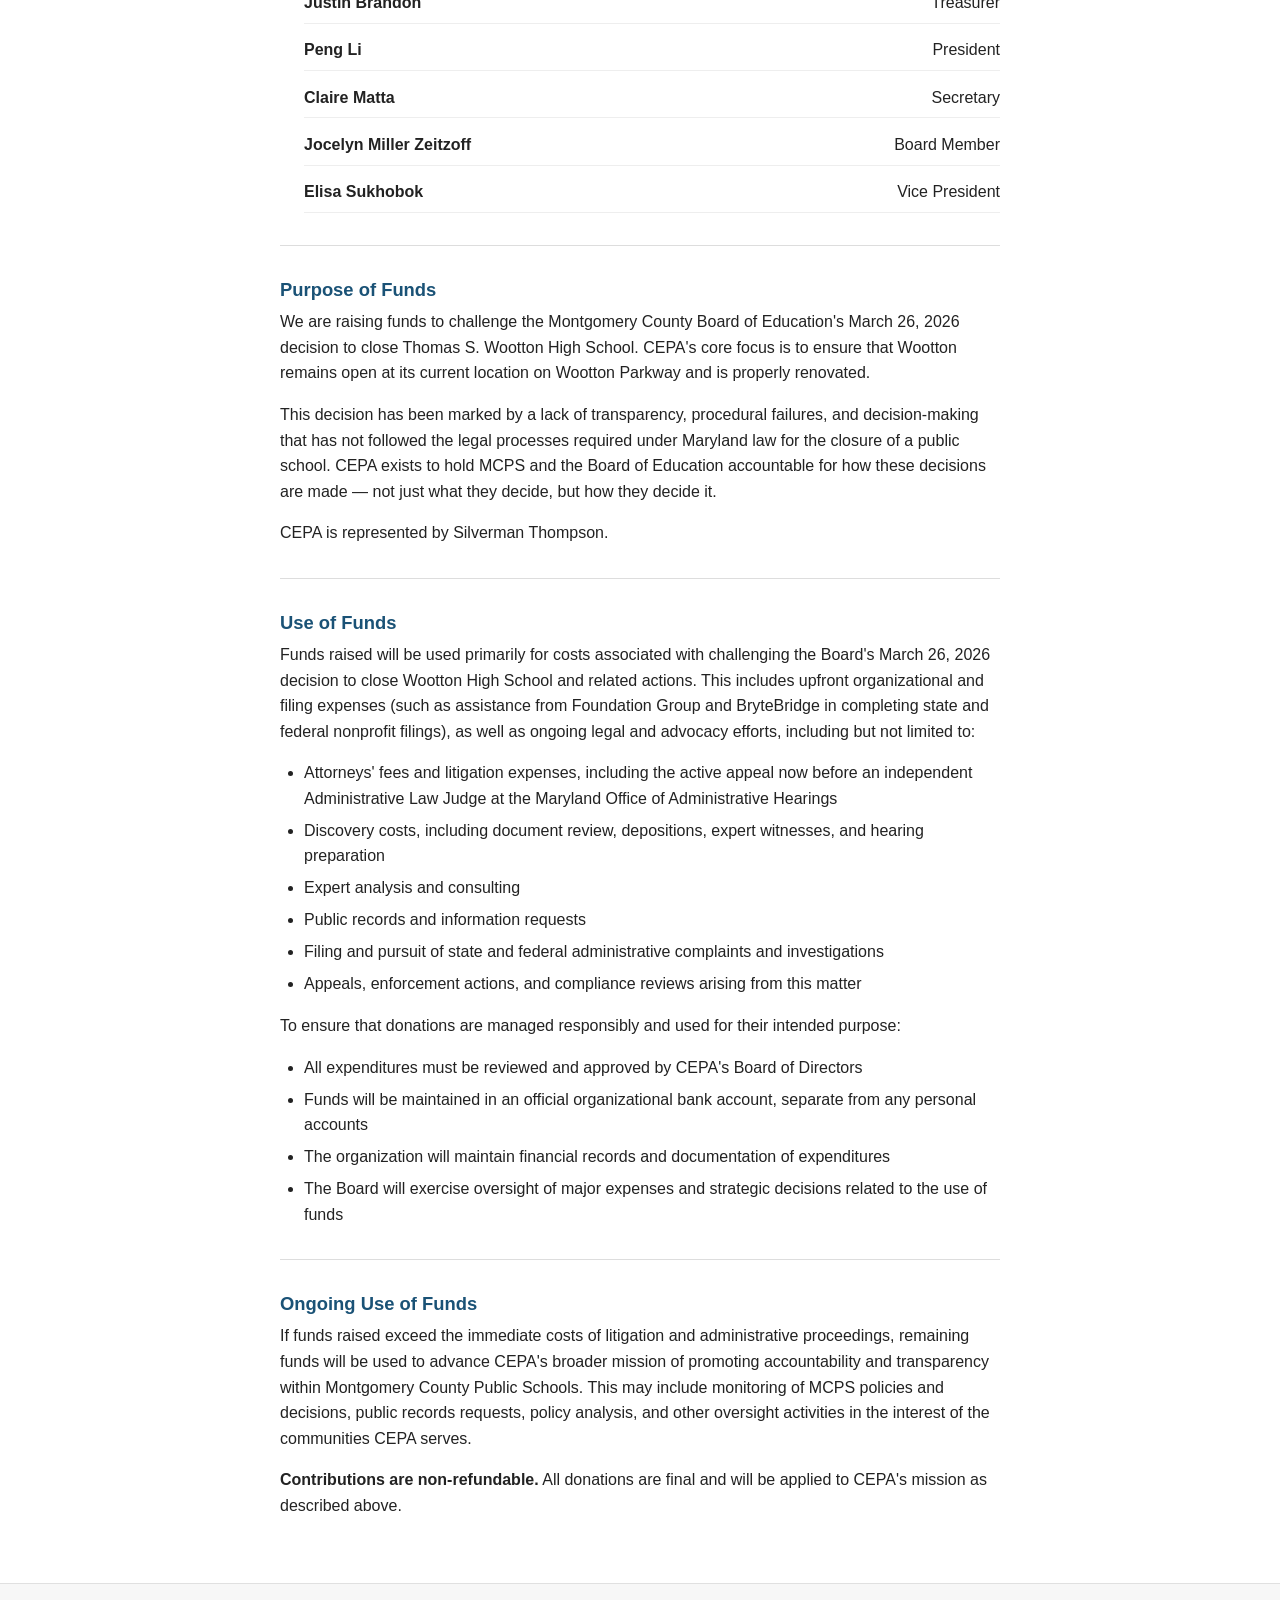
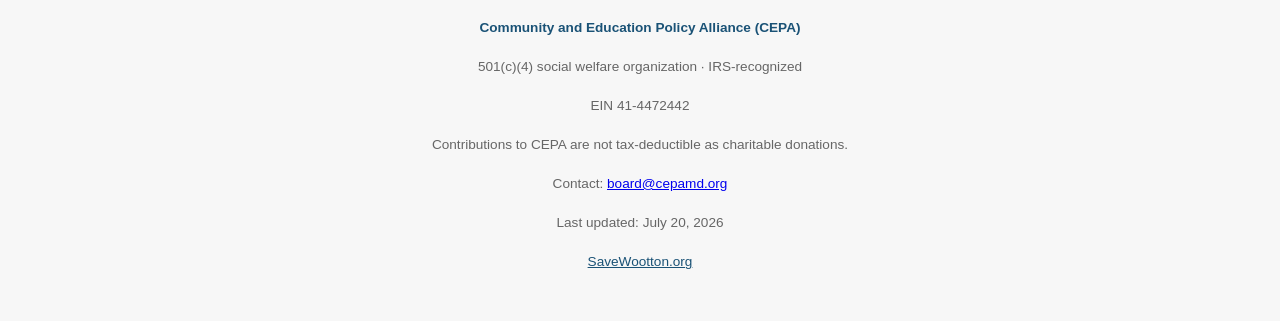
==== commit 92f21c39: "Update case status and add homepage donation form Lead with the July 14 motion-to-dismiss denial and" ====
--- a/index.html
+++ b/index.html
@@ -6,10 +6,10 @@
   <meta name="viewport" content="width=device-width, initial-scale=1.0">
   <title>CEPA — Community and Education Policy Alliance</title>
   <meta name="description"
-    content="CEPA filed a formal appeal with the Maryland State Board of Education to overturn the closure of Wootton High School. More than 400 donors have contributed. Donate to fund the legal fight.">
-  <meta property="og:title" content="Donate to the Wootton Legal Fund">
+    content="MCPS tried to end our case before the evidence could be heard. They failed. The Wootton closure challenge now moves to discovery before an independent judge. Donate to the Save Our School Summer Fundraiser.">
+  <meta property="og:title" content="Save Our School Summer Fundraiser — Wootton Legal Fund">
   <meta property="og:description"
-    content="CEPA filed a formal appeal with the Maryland State Board of Education to overturn the closure of Wootton High School. More than 400 donors have contributed. Donate to fund the legal fight.">
+    content="MCPS tried to end our case before the evidence could be heard. They failed. The Wootton closure challenge now moves to discovery before an independent judge. Donate to the Save Our School Summer Fundraiser.">
   <meta property="og:image" content="https://cepamd.org/sw-donate.png">
   <meta property="og:url" content="https://cepamd.org">
   <meta property="og:type" content="website">
@@ -24,9 +24,10 @@
   <section class="hero">
     <div class="container">
       <h1>Community and Education Policy Alliance (CEPA)</h1>
-      <p class="subtitle">Our appeal is now before the Maryland State Board of Education. CEPA is funding the legal
-        challenge to overturn the Board of Education's decision to close Wootton High School — backed by sworn affidavits
-        from more than 300 affected households.</p>
+      <p class="subtitle">MCPS tried to end our case before the evidence could be heard. They failed. The Maryland
+        State Board of Education has denied MCPS's motion to dismiss and referred CEPA's appeal of the Wootton High
+        School closure to an independent Administrative Law Judge — and now comes discovery, the most important and
+        resource-intensive phase yet.</p>
       <p style="margin-top: 0.75rem;"><a href="https://www.savewootton.org" target="_blank" rel="noopener"
           style="color: #1a5276; text-decoration: underline; font-size: 0.95rem;">Learn more at SaveWootton.org</a></p>
     </div>
@@ -35,11 +36,110 @@
   <!-- ════ Momentum Banner ════ -->
   <div class="container">
     <div class="momentum-banner">
-      <p>400+ donors. 300+ household affidavits. Appeal filed.</p>
-      <p class="match-sub">The fight has moved to the Maryland State Board of Education. Your donation supports the legal
-        challenge.</p>
+      <p>490+ donors. 6,000+ petition signers. 300+ household affidavits. Motion to dismiss denied.</p>
+      <p class="match-sub">The case is moving to discovery before an independent judge at the Maryland Office of
+        Administrative Hearings. Your donation funds this next phase.</p>
     </div>
   </div>
+
+  <!-- ════ Donate ════ -->
+  <section id="donate">
+    <div class="container">
+      <h2>How to Donate</h2>
+      <p style="color: #555; font-size: 0.9rem; margin-bottom: 1.25rem;">Stripe is our preferred donation method —
+        fastest for you and lowest fees for us.</p>
+      <p class="trust-line">Recognized by the IRS as a 501(c)(4) social welfare organization &middot; EIN 41-4472442</p>
+
+      <form class="monthly-form donate-form" id="donation-form">
+        <img src="stripe-logo.png" alt="Stripe" style="height: 24px; margin-bottom: 0.75rem; display: block;">
+
+        <label for="donation-amount">Select an amount or enter your own below</label>
+        <div class="amount-grid" id="amount-presets">
+          <button type="button" data-amount="150" class="selected">$150</button>
+          <button type="button" data-amount="250">$250</button>
+          <button type="button" data-amount="500">$500</button>
+          <button type="button" data-amount="1000">$1,000</button>
+        </div>
+        <div class="amount-input">
+          <span>$</span>
+          <input id="donation-amount" name="amount" type="number" min="5" max="10000" step="1" value="150" required>
+        </div>
+
+        <fieldset>
+          <legend>Frequency</legend>
+          <div class="duration-grid">
+            <label>
+              <input type="radio" name="frequency" value="once" checked>
+              <span>One-time</span>
+            </label>
+            <label>
+              <input type="radio" name="frequency" value="monthly">
+              <span>Monthly</span>
+            </label>
+          </div>
+        </fieldset>
+
+        <fieldset id="plan-length-fieldset" hidden>
+          <legend>Plan length</legend>
+          <div class="duration-grid">
+            <label>
+              <input type="radio" name="months" value="3">
+              <span>3 months</span>
+            </label>
+            <label>
+              <input type="radio" name="months" value="6" checked>
+              <span>6 months</span>
+            </label>
+            <label>
+              <input type="radio" name="months" value="12">
+              <span>12 months</span>
+            </label>
+            <label>
+              <input type="radio" name="months" value="ongoing">
+              <span>Ongoing</span>
+            </label>
+          </div>
+          <p style="color: #555; font-size: 0.85rem; margin: 0.5rem 0 0;">Fixed-length plans cancel automatically after
+            the last payment. Cancel anytime at <a href="mailto:treasurer@cepamd.org">treasurer@cepamd.org</a>.</p>
+        </fieldset>
+
+        <label for="donation-note">Note (optional) — Wootton alum? Add your class year!</label>
+        <input id="donation-note" name="note" type="text" class="note-input" maxlength="200"
+          placeholder="e.g. Class of 1998">
+
+        <button type="submit" class="btn">Donate by Card</button>
+        <div class="payment-methods">
+          <span class="secure-note">🔒 Secure checkout by Stripe</span>
+          <span class="method-pill">Apple Pay</span>
+          <span class="method-pill">Link</span>
+          <span class="method-pill">Visa</span>
+          <span class="method-pill">Mastercard</span>
+          <span class="method-pill">Amex</span>
+        </div>
+        <p class="form-status" id="donation-form-status" aria-live="polite"></p>
+      </form>
+
+      <h3 style="margin-top: 2rem;">Other ways to give</h3>
+      <div class="donate-grid">
+
+        <div class="donate-card">
+          <img src="venmo-logo.png" alt="Venmo" style="height: 28px; margin-bottom: 0.5rem;">
+          <h3>Venmo</h3>
+          <p>Fast and easy from your phone.</p>
+          <a href="https://venmo.com/u/cepamd" class="btn" target="_blank" rel="noopener">Donate with Venmo</a>
+        </div>
+
+        <div class="donate-card">
+          <img src="paypal-logo.png" alt="PayPal" style="height: 28px; margin-bottom: 0.5rem;">
+          <h3>PayPal</h3>
+          <p>Also accepted (least preferred due to high fees)</p>
+          <a href="https://www.paypal.com/ncp/payment/M5WPY7KGUDLTN" class="btn" target="_blank" rel="noopener">Donate
+            with PayPal</a>
+        </div>
+
+      </div>
+    </div>
+  </section>
 
   <!-- ════ Progress ════ -->
   <section class="progress">
@@ -51,51 +151,37 @@
         <li>Administrative appeal filed with the Maryland State Board of Education (April 27, 2026) <a
             href="https://drive.google.com/file/d/1IQMDPjKzm7bUsOJytNukOK9nd9ZU6ZSJ/view?usp=sharing" target="_blank"
             rel="noopener">read it</a></li>
-        <li>Next: State Board review and hearing preparation</li>
+        <li>MCPS's motion to dismiss <strong>denied</strong> — appeal referred to an independent Administrative Law
+          Judge at the Maryland Office of Administrative Hearings (July 14, 2026) <a
+            href="https://www.savewootton.org/wootton-closure-challenge-moves-forward-before-independent-alj/"
+            target="_blank" rel="noopener">read the announcement</a></li>
+        <li>Next: scheduling order, discovery, and evidentiary proceedings</li>
       </ul>
-    </div>
-  </section>
-
-  <!-- ════ Donate ════ -->
-  <section id="donate">
-    <div class="container">
-      <h2>How to Donate</h2>
-      <p style="color: #555; font-size: 0.9rem; margin-bottom: 1.25rem;">Venmo and Stripe are our preferred donation
-        methods — fastest for you and lowest fees for us.</p>
-      <p class="trust-line">Recognized by the IRS as a 501(c)(4) social welfare organization &middot; EIN 41-4472442</p>
-      <div class="donate-grid">
-
-        <div class="donate-card">
-          <img src="venmo-logo.png" alt="Venmo" style="height: 28px; margin-bottom: 0.5rem;">
-          <h3>Venmo</h3>
-          <p>Fast and easy from your phone, low fees for us.</p>
-          <a href="https://venmo.com/u/cepamd" class="btn" target="_blank" rel="noopener">Pay with Venmo</a>
-        </div>
-
-        <div class="donate-card">
-          <img src="stripe-logo.png" alt="Stripe" style="height: 28px; margin-bottom: 0.5rem;">
-          <h3>Credit / Debit Card</h3>
-          <p>Secure one-time credit card payment</p>
-          <a href="https://donate.stripe.com/3cIaEW0M25Lz01hbYCfUQ02" class="btn" target="_blank" rel="noopener">Pay
-            with Card</a>
-        </div>
-
-        <div class="donate-card">
-          <div class="card-icon">🔄</div>
-          <h3>Monthly Giving</h3>
-          <p>Split your donation into monthly payments</p>
-          <a href="recurring.html" class="btn">Set Up Monthly</a>
-        </div>
-
-        <div class="donate-card">
-          <div class="card-icon">🅿️</div>
-          <h3>PayPal</h3>
-          <p>Also accepted (least preferred due to high fees)</p>
-          <a href="https://www.paypal.com/ncp/payment/M5WPY7KGUDLTN" class="btn" target="_blank" rel="noopener">Pay with
-            PayPal</a>
-        </div>
-
-      </div>
+      <p style="color: #555; font-size: 0.9rem; margin-top: 1rem;">As covered by <a
+          href="https://moderatelymoco.com/mcps-bid-to-dismiss-wootton-school-challenge-rejected-as-case-moves-forward-before-administrative-judge/"
+          target="_blank" rel="noopener">Moderately MOCO</a> and <a
+          href="https://bethesdamagazine.com/2026/04/29/moco-school-board-reconsider-move-wootton-high/" target="_blank"
+          rel="noopener">Bethesda Magazine</a>.</p>
+    </div>
+  </section>
+
+  <!-- ════ Summer Fundraiser ════ -->
+  <section class="fundraiser">
+    <div class="container">
+      <h2>Save Our School Summer Fundraiser</h2>
+      <p>Discovery is next — the most important and resource-intensive phase of the case yet. We're asking every
+        family to give <strong>$150</strong> this summer, with giving levels of <strong>$250, $500, and $1,000</strong>
+        for those who can do more. No contribution is too small.</p>
+      <p><strong>Wootton alumni:</strong> take the class challenge — add your graduation year to the note field in the
+        donation form above (or the payment memo on Venmo and PayPal) and represent your class.</p>
+      <p>You can also show your support with a <strong>$10 yard sign</strong> — details at <a
+          href="https://www.savewootton.org" target="_blank" rel="noopener">SaveWootton.org</a>.</p>
+
+      <h3>Help Fund the Discovery</h3>
+      <p>When community members filed public records requests, MCPS said fulfilling them would cost tens of thousands
+        of dollars. Now the tables have turned: discovery compels MCPS to produce those documents. Your donation
+        directly funds pursuing them — document review, depositions, expert witnesses, and preparation for the
+        evidentiary hearing.</p>
     </div>
   </section>
 
@@ -120,7 +206,7 @@
         <li><span class="board-name">Peng Li</span><span>President</span></li>
         <li><span class="board-name">Claire Matta</span><span>Secretary</span></li>
         <li><span class="board-name">Jocelyn Miller Zeitzoff</span><span>Board Member</span></li>
-        <li><span class="board-name">Elisa Sukhobook</span><span>Vice President</span></li>
+        <li><span class="board-name">Elisa Sukhobok</span><span>Vice President</span></li>
       </ul>
 
       <hr>
@@ -144,8 +230,9 @@
         BryteBridge in completing state and federal nonprofit filings), as well as ongoing legal and advocacy efforts,
         including but not limited to:</p>
       <ul>
-        <li>Attorneys' fees and litigation expenses, including the active appeal before the Maryland State Board of
-          Education</li>
+        <li>Attorneys' fees and litigation expenses, including the active appeal now before an independent
+          Administrative Law Judge at the Maryland Office of Administrative Hearings</li>
+        <li>Discovery costs, including document review, depositions, expert witnesses, and hearing preparation</li>
         <li>Expert analysis and consulting</li>
         <li>Public records and information requests</li>
         <li>Filing and pursuit of state and federal administrative complaints and investigations</li>
@@ -180,12 +267,82 @@
       <p>EIN 41-4472442</p>
       <p>Contributions to CEPA are not tax-deductible as charitable donations.</p>
       <p>Contact: <a href="mailto:board@cepamd.org">board@cepamd.org</a></p>
-      <p>Last updated: April 30, 2026</p>
+      <p>Last updated: July 20, 2026</p>
       <p><a href="https://www.savewootton.org" target="_blank" rel="noopener"
           style="color: #1a5276;">SaveWootton.org</a></p>
     </div>
   </footer>
 
+  <script>
+    const DONATION_API_URL = "https://damp-bird-b203.cepamd.workers.dev/create-donation";
+    const form = document.getElementById("donation-form");
+    const statusEl = document.getElementById("donation-form-status");
+    const amountInput = document.getElementById("donation-amount");
+    const presetButtons = document.querySelectorAll("#amount-presets button");
+    const planFieldset = document.getElementById("plan-length-fieldset");
+
+    const params = new URLSearchParams(window.location.search);
+    if (params.get("canceled") === "1") {
+      statusEl.textContent = "Checkout was canceled. You can adjust your donation below.";
+    }
+
+    presetButtons.forEach((button) => {
+      button.addEventListener("click", () => {
+        amountInput.value = button.dataset.amount;
+        presetButtons.forEach((b) => b.classList.toggle("selected", b === button));
+      });
+    });
+
+    amountInput.addEventListener("input", () => {
+      presetButtons.forEach((b) => b.classList.toggle("selected", b.dataset.amount === amountInput.value));
+    });
+
+    form.addEventListener("change", () => {
+      planFieldset.hidden = form.frequency.value !== "monthly";
+    });
+
+    form.addEventListener("submit", async (event) => {
+      event.preventDefault();
+      const submitButton = form.querySelector("button[type='submit']");
+      const amount = Number(form.amount.value);
+      const frequency = form.frequency.value;
+
+      statusEl.textContent = "";
+      statusEl.className = "form-status";
+
+      if (!Number.isFinite(amount) || amount < 5 || amount > 10000) {
+        statusEl.textContent = "Enter an amount between $5 and $10,000.";
+        return;
+      }
+
+      submitButton.disabled = true;
+      submitButton.textContent = "Opening Stripe...";
+
+      try {
+        const response = await fetch(DONATION_API_URL, {
+          method: "POST",
+          headers: { "content-type": "application/json" },
+          body: JSON.stringify({
+            amount,
+            frequency,
+            months: frequency === "monthly" ? form.months.value : undefined,
+            note: form.note.value,
+          }),
+        });
+        const data = await response.json();
+
+        if (!response.ok || !data.url) {
+          throw new Error(data.error || "Unable to open Stripe Checkout.");
+        }
+
+        window.location.href = data.url;
+      } catch (error) {
+        statusEl.textContent = error.message;
+        submitButton.disabled = false;
+        submitButton.textContent = "Donate by Card";
+      }
+    });
+  </script>
 </body>
 
 </html>
--- a/css/style.css
+++ b/css/style.css
@@ -125,6 +125,15 @@
   font-weight: 700;
 }
 
+/* ── Summer Fundraiser ──────────────────────────── */
+.fundraiser {
+  background: #f2f7fb;
+  border-top: 1px solid #e0e0e0;
+  border-bottom: 1px solid #e0e0e0;
+  padding: 2.5rem 0;
+}
+.fundraiser h3 { margin-top: 1.75rem; }
+
 /* ── Donate Cards ───────────────────────────────── */
 .trust-line {
   color: #1a5276;
@@ -162,6 +171,57 @@
   background: #aaa;
   cursor: default;
   pointer-events: none;
+}
+
+/* ── Amount Presets & Note (homepage form) ──────── */
+.amount-grid {
+  display: grid;
+  grid-template-columns: repeat(auto-fit, minmax(90px, 1fr));
+  gap: 0.75rem;
+  margin: 0.4rem 0 0.75rem;
+}
+.amount-grid button {
+  background: #fff;
+  border: 1px solid #ddd;
+  border-radius: 6px;
+  color: #1a5276;
+  cursor: pointer;
+  font: inherit;
+  font-weight: 600;
+  padding: 0.65rem;
+}
+.amount-grid button.selected {
+  border-color: #1a5276;
+  box-shadow: 0 0 0 2px rgba(26,82,118,0.15);
+}
+.payment-methods {
+  align-items: center;
+  display: flex;
+  flex-wrap: wrap;
+  gap: 0.4rem;
+  margin-top: 0.9rem;
+}
+.payment-methods .secure-note {
+  color: #555;
+  font-size: 0.82rem;
+  margin-right: 0.35rem;
+}
+.payment-methods .method-pill {
+  border: 1px solid #ddd;
+  border-radius: 4px;
+  color: #555;
+  font-size: 0.78rem;
+  font-weight: 600;
+  padding: 0.15rem 0.5rem;
+}
+.note-input {
+  border: 1px solid #ccc;
+  border-radius: 6px;
+  display: block;
+  font: inherit;
+  margin: 0.4rem 0 1.25rem;
+  padding: 0.75rem;
+  width: 100%;
 }
 
 /* ── Monthly Donation Form ──────────────────────── */
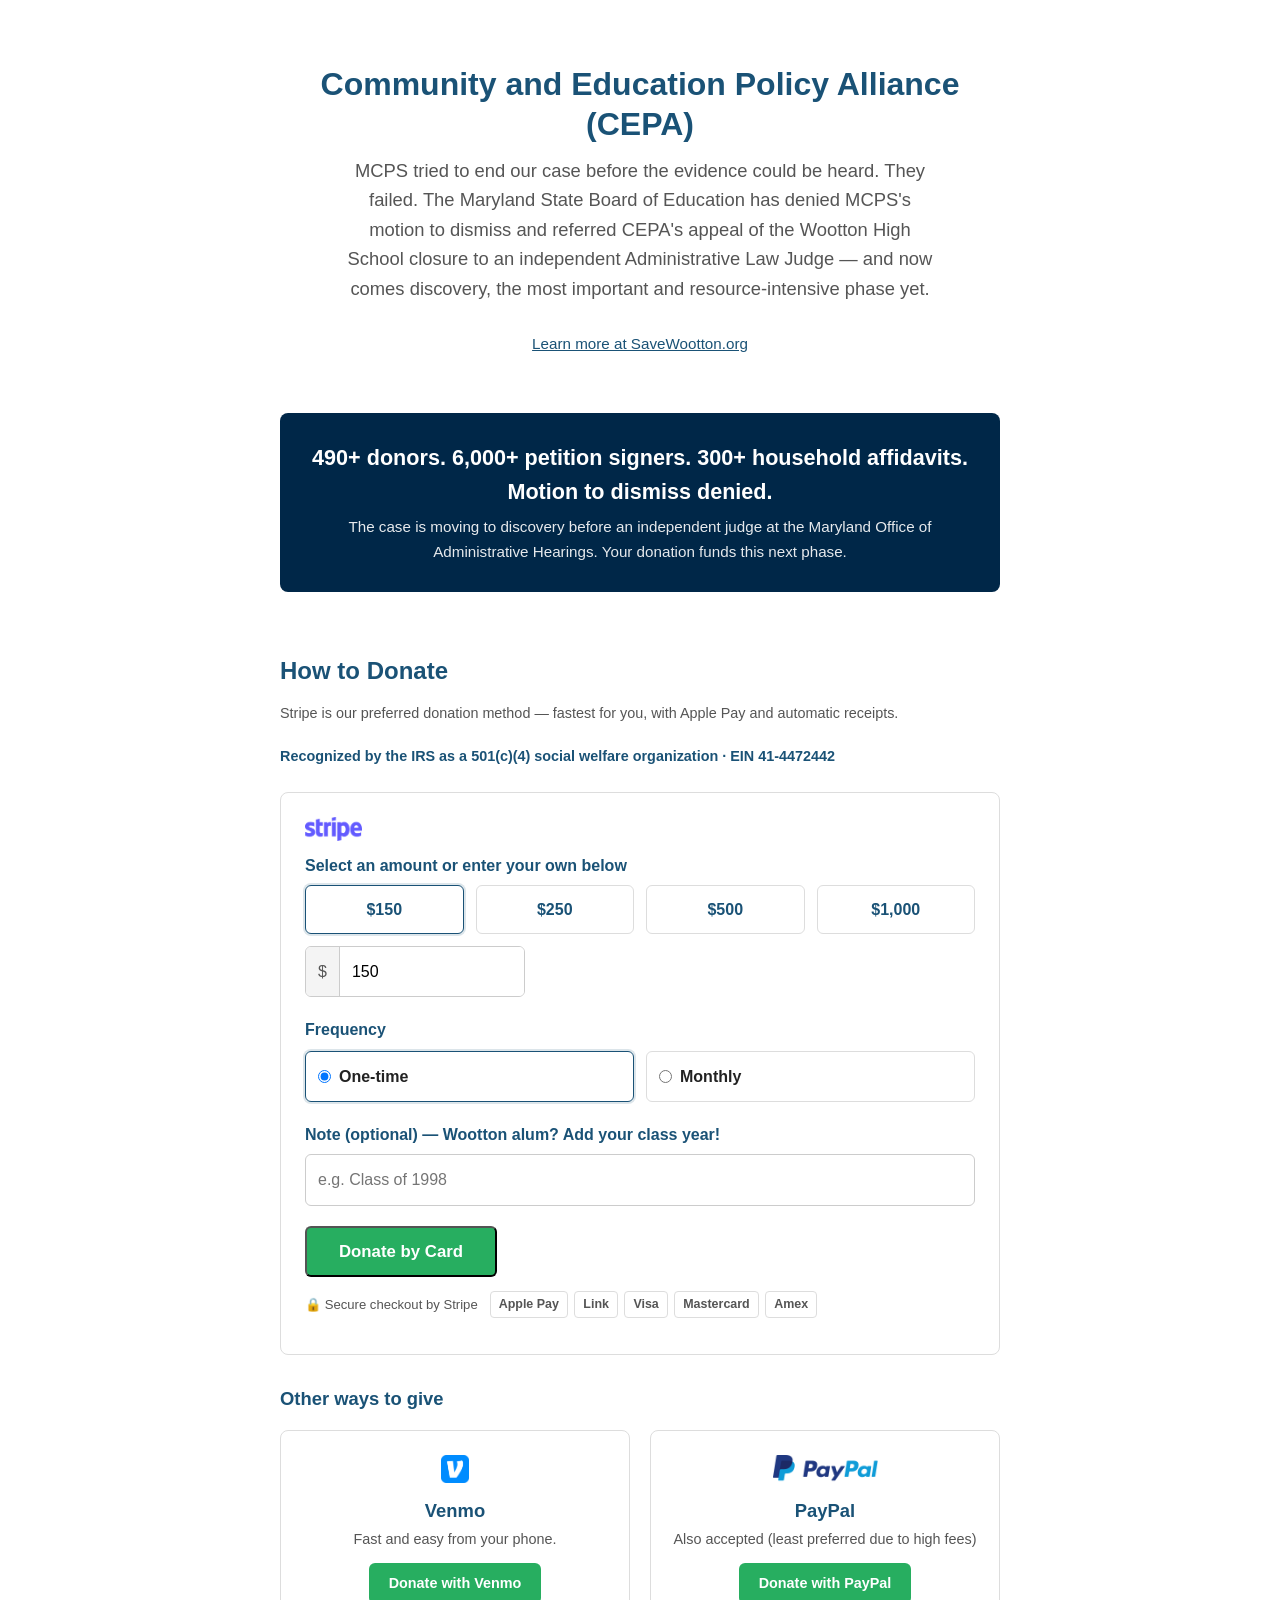
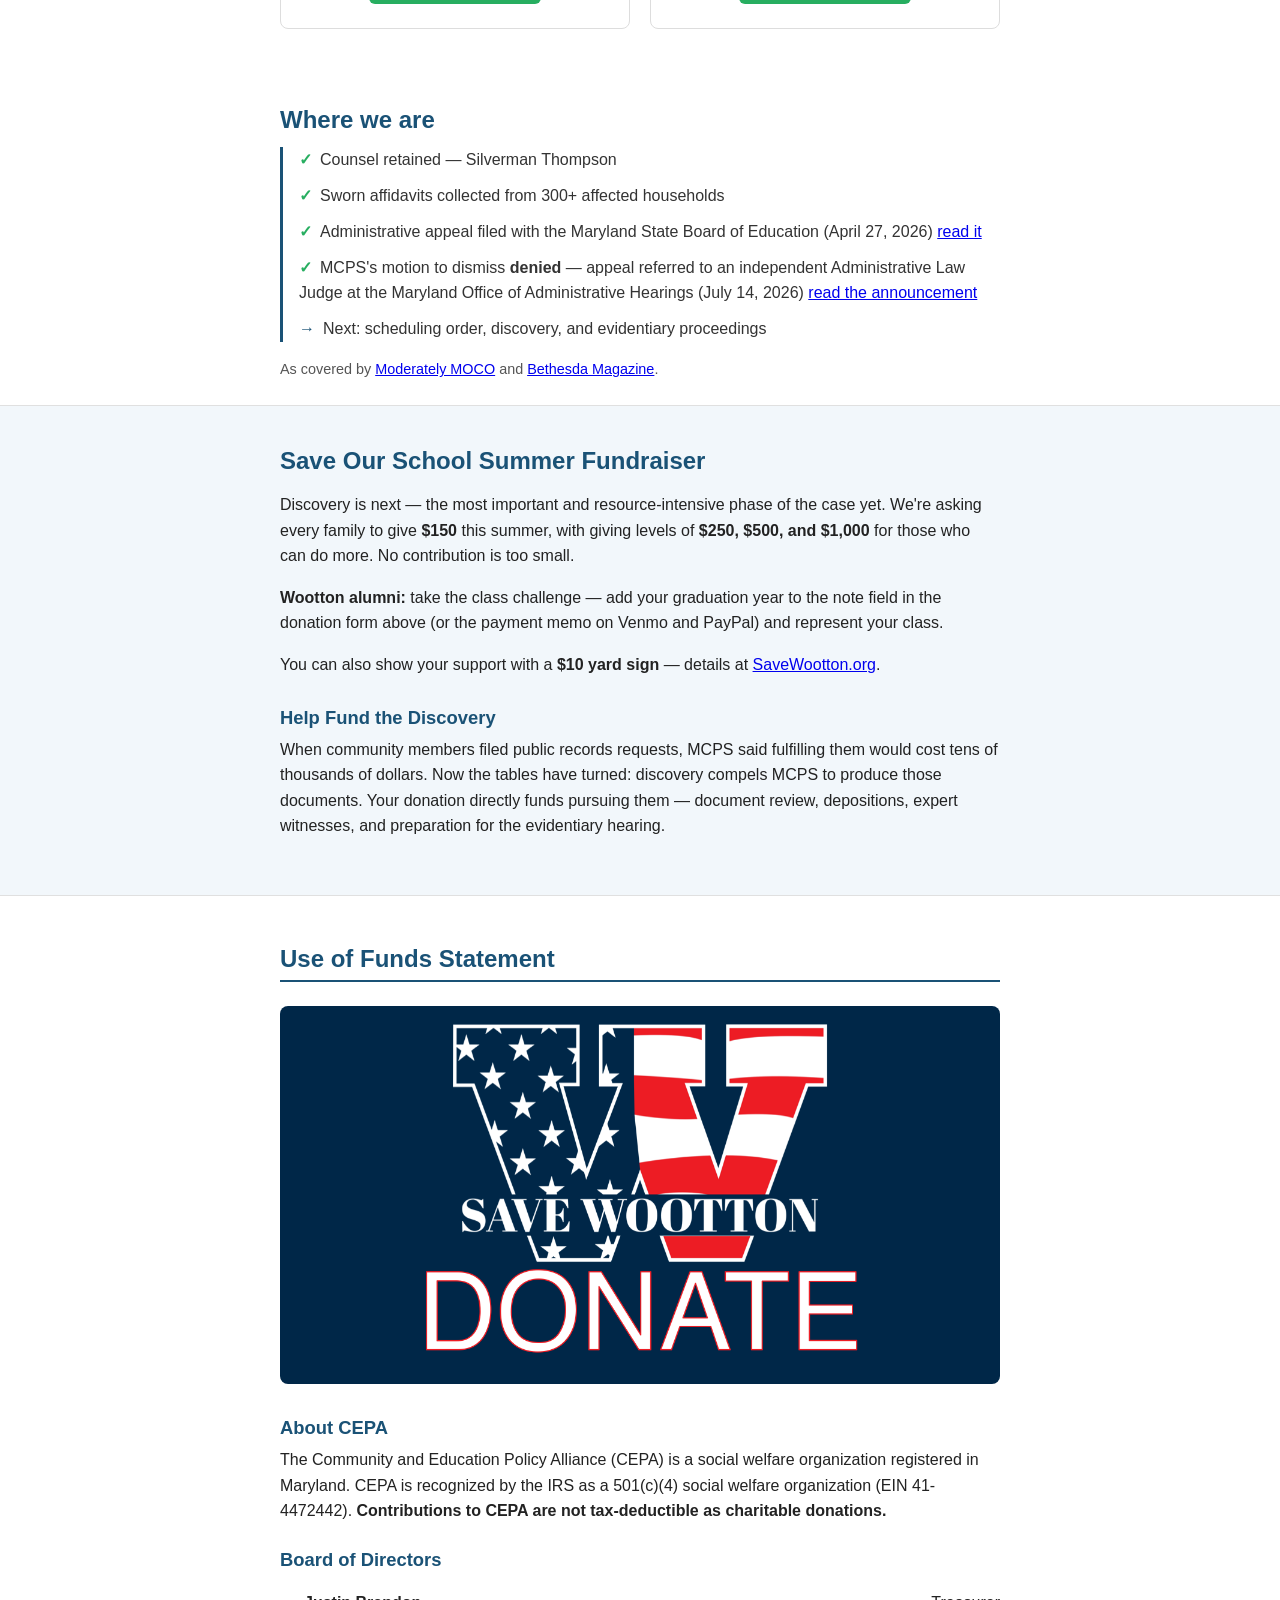
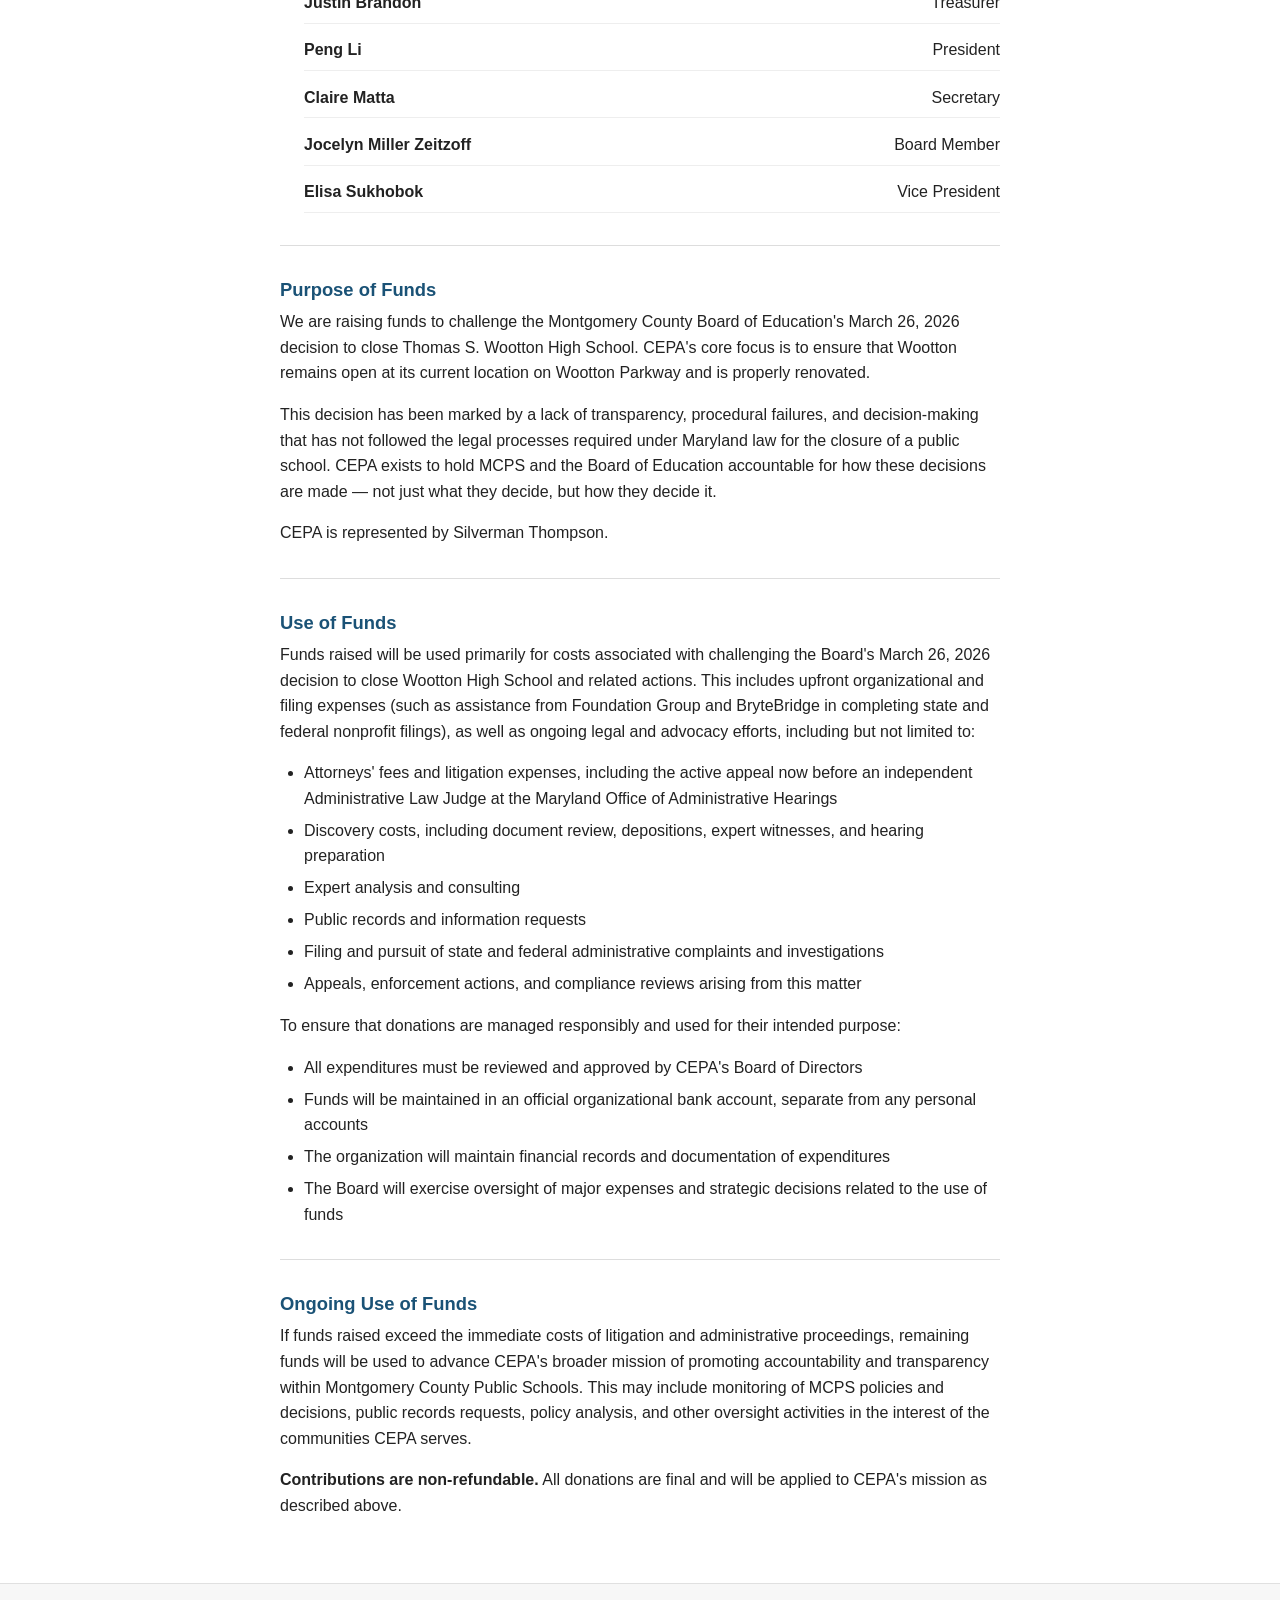
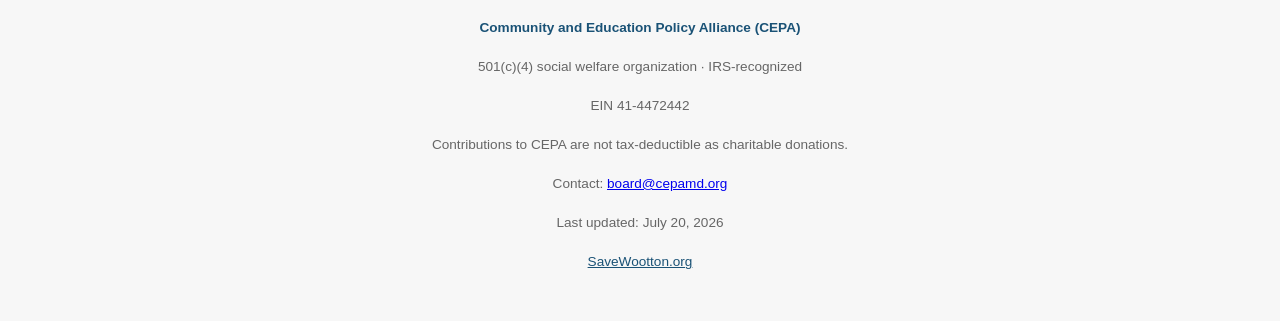
==== commit c6809fcb: "Fix mobile formatting and correct fee claim Stop iOS auto-linking the EIN as a phone number (inert a" ====
--- a/index.html
+++ b/index.html
@@ -4,6 +4,7 @@
 <head>
   <meta charset="UTF-8">
   <meta name="viewport" content="width=device-width, initial-scale=1.0">
+  <meta name="format-detection" content="telephone=no">
   <title>CEPA — Community and Education Policy Alliance</title>
   <meta name="description"
     content="MCPS tried to end our case before the evidence could be heard. They failed. The Wootton closure challenge now moves to discovery before an independent judge. Donate to the Save Our School Summer Fundraiser.">
@@ -47,8 +48,8 @@
     <div class="container">
       <h2>How to Donate</h2>
       <p style="color: #555; font-size: 0.9rem; margin-bottom: 1.25rem;">Stripe is our preferred donation method —
-        fastest for you and lowest fees for us.</p>
-      <p class="trust-line">Recognized by the IRS as a 501(c)(4) social welfare organization &middot; EIN 41-4472442</p>
+        fastest for you, with Apple Pay and automatic receipts.</p>
+      <p class="trust-line">Recognized by the IRS as a 501(c)(4) social welfare organization &middot; EIN <a class="ein">41-4472442</a></p>
 
       <form class="monthly-form donate-form" id="donation-form">
         <img src="stripe-logo.png" alt="Stripe" style="height: 24px; margin-bottom: 0.75rem; display: block;">
@@ -197,7 +198,7 @@
 
       <h3>About CEPA</h3>
       <p>The Community and Education Policy Alliance (CEPA) is a social welfare organization registered in Maryland.
-        CEPA is recognized by the IRS as a 501(c)(4) social welfare organization (EIN 41-4472442). <strong>Contributions
+        CEPA is recognized by the IRS as a 501(c)(4) social welfare organization (EIN <a class="ein">41-4472442</a>). <strong>Contributions
           to CEPA are not tax-deductible as charitable donations.</strong></p>
 
       <h3>Board of Directors</h3>
@@ -264,7 +265,7 @@
     <div class="container">
       <p><strong>Community and Education Policy Alliance (CEPA)</strong></p>
       <p>501(c)(4) social welfare organization &middot; IRS-recognized</p>
-      <p>EIN 41-4472442</p>
+      <p>EIN <a class="ein">41-4472442</a></p>
       <p>Contributions to CEPA are not tax-deductible as charitable donations.</p>
       <p>Contact: <a href="mailto:board@cepamd.org">board@cepamd.org</a></p>
       <p>Last updated: July 20, 2026</p>
--- a/css/style.css
+++ b/css/style.css
@@ -291,6 +291,13 @@
   margin: 0.75rem 0 0;
 }
 .form-status.success { color: #1a7f37; }
+
+/* ── EIN (anchor wrap defeats iOS tel detection) ── */
+a.ein {
+  color: inherit;
+  text-decoration: none;
+  pointer-events: none;
+}
 
 /* ── Footer ─────────────────────────────────────── */
 footer {
@@ -307,9 +314,9 @@
 /* ── Responsive ─────────────────────────────────── */
 @media (max-width: 600px) {
   h1 { font-size: 1.5rem; }
+  .amount-grid { grid-template-columns: repeat(2, 1fr); }
   .hero { padding: 2.5rem 0 1.5rem; }
   .momentum-banner p { font-size: 1.1rem; }
   section { padding: 2rem 0; }
   .donate-grid { grid-template-columns: 1fr; }
-  .board-list li { display: block; }
-}
+}
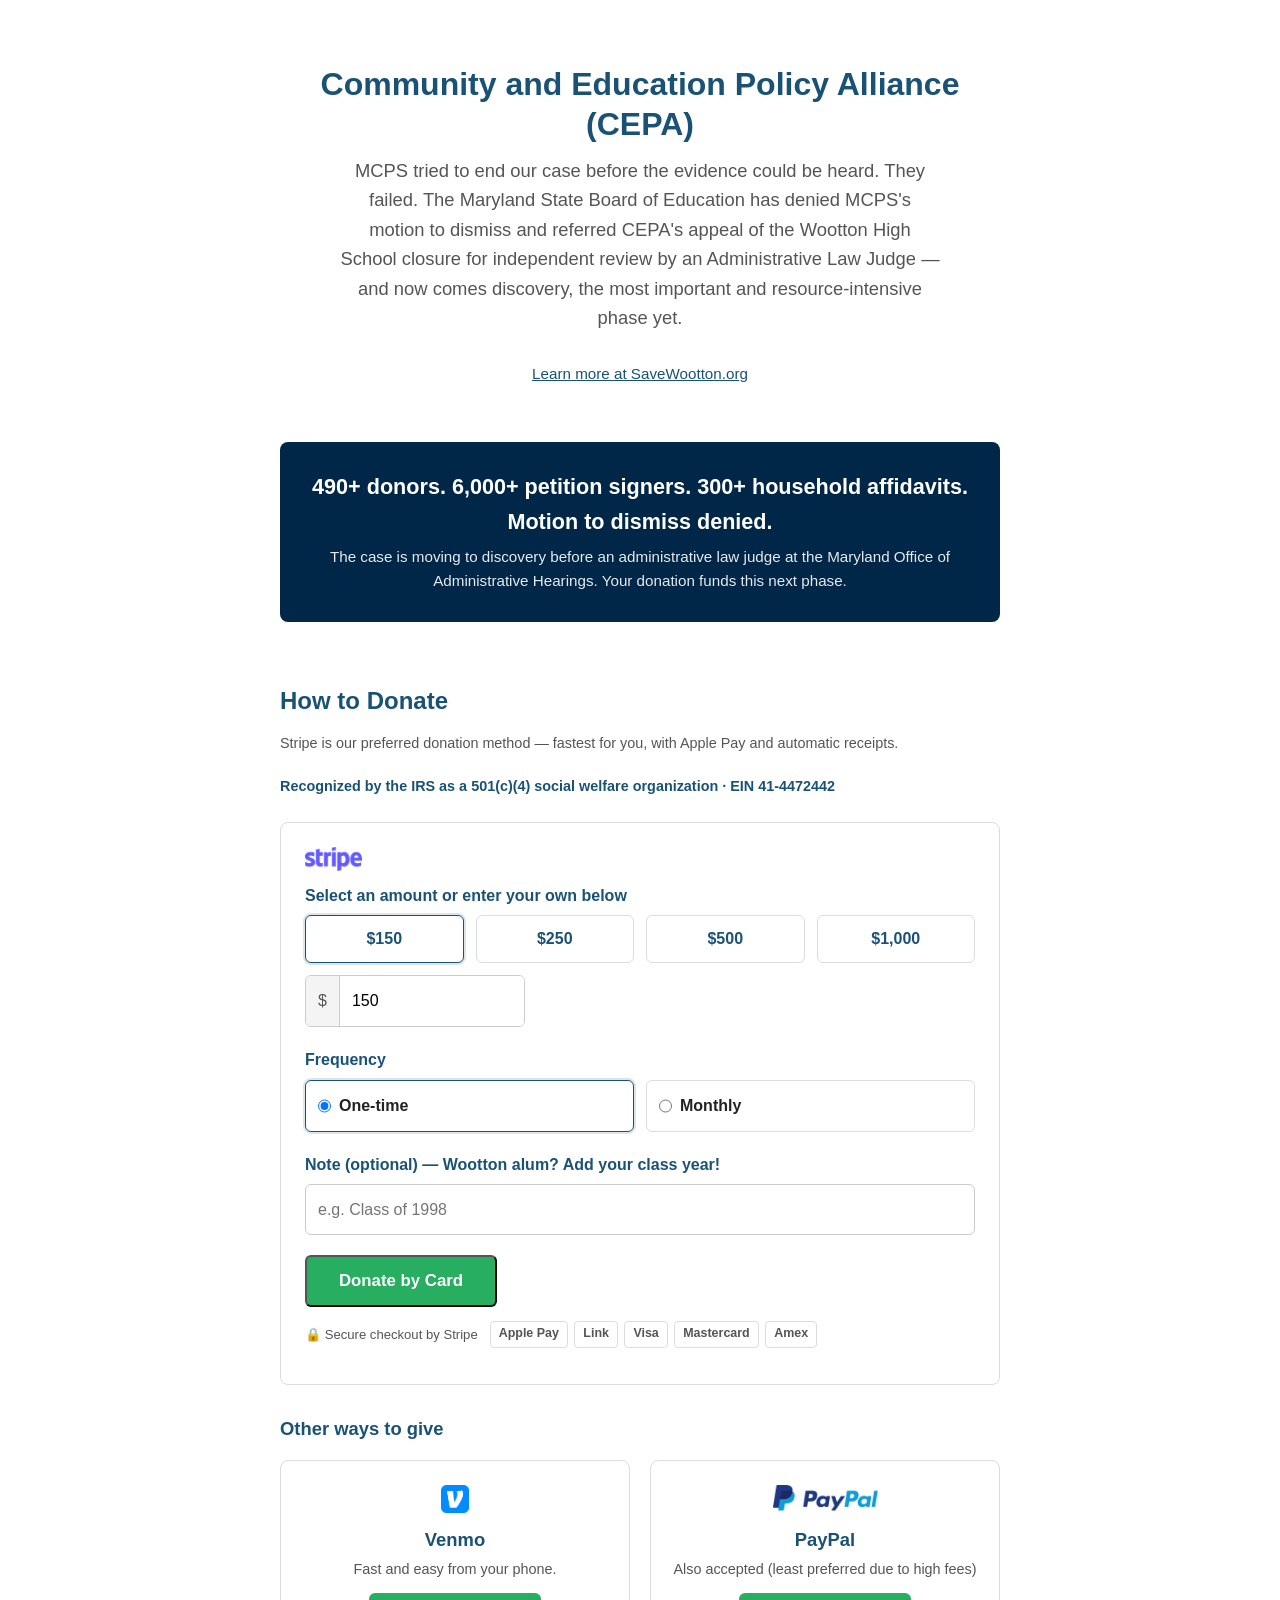
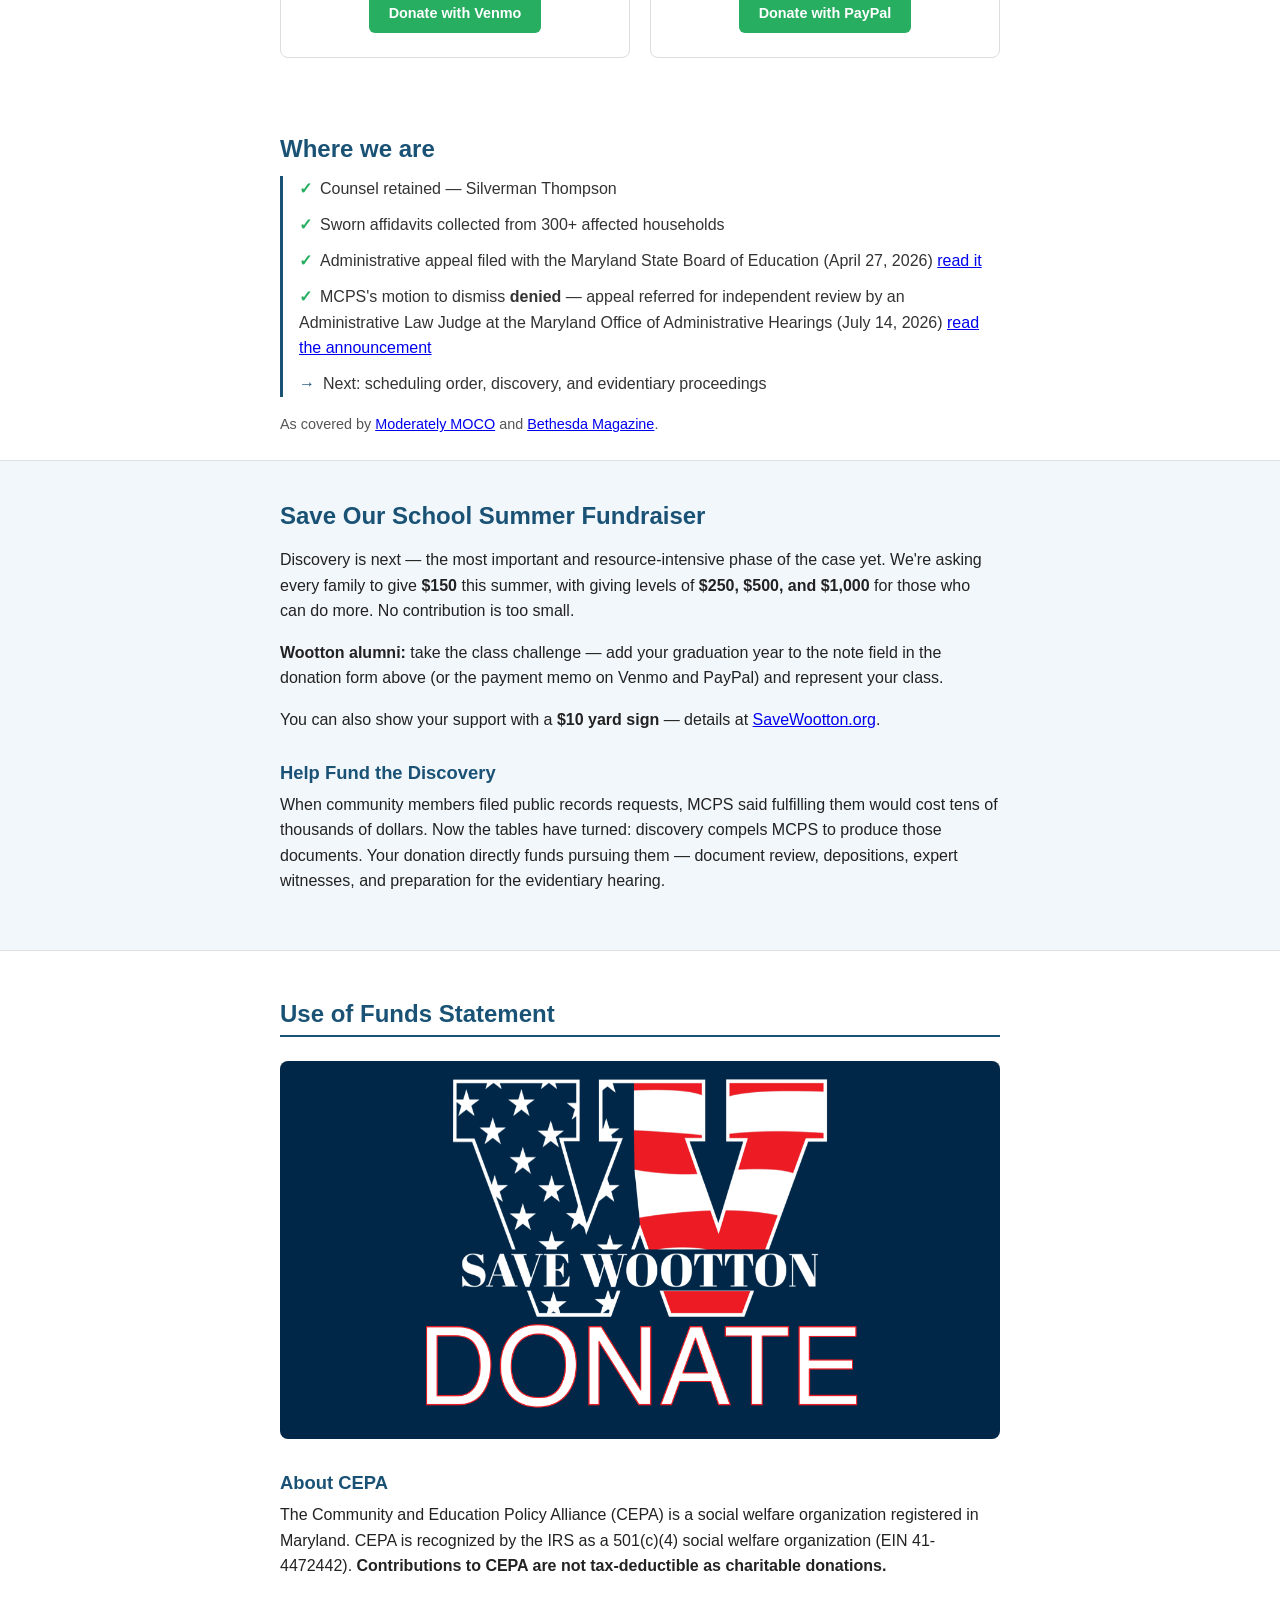
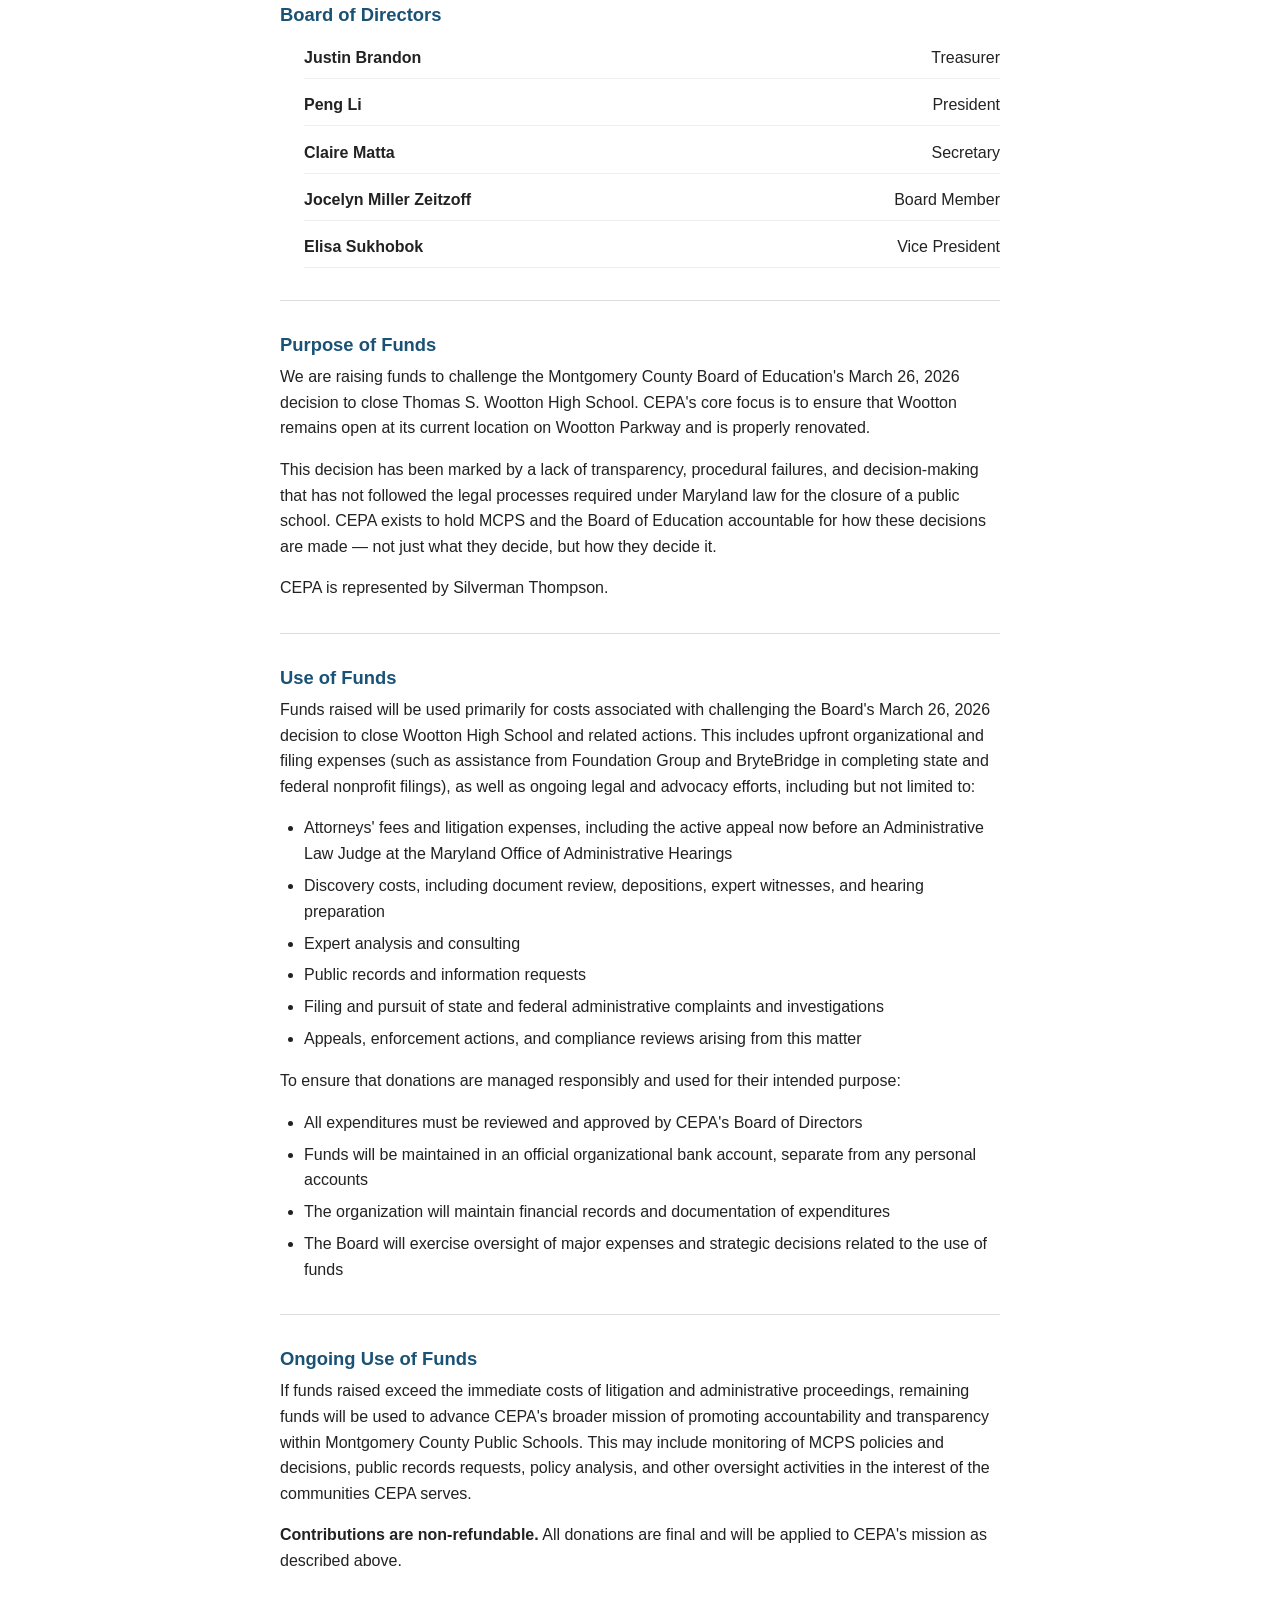
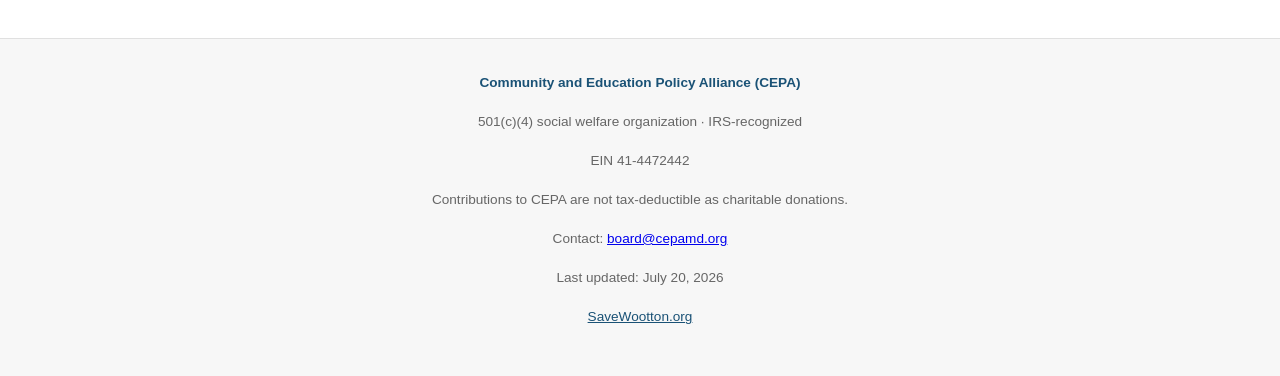
==== commit 81743f3e: "Rephrase judge wording as administrative law judge Co-Authored-By: Claude Fable 5 <noreply@anthropic" ====
--- a/index.html
+++ b/index.html
@@ -7,10 +7,10 @@
   <meta name="format-detection" content="telephone=no">
   <title>CEPA — Community and Education Policy Alliance</title>
   <meta name="description"
-    content="MCPS tried to end our case before the evidence could be heard. They failed. The Wootton closure challenge now moves to discovery before an independent judge. Donate to the Save Our School Summer Fundraiser.">
+    content="MCPS tried to end our case before the evidence could be heard. They failed. The Wootton closure challenge now moves to discovery before an administrative law judge. Donate to the Save Our School Summer Fundraiser.">
   <meta property="og:title" content="Save Our School Summer Fundraiser — Wootton Legal Fund">
   <meta property="og:description"
-    content="MCPS tried to end our case before the evidence could be heard. They failed. The Wootton closure challenge now moves to discovery before an independent judge. Donate to the Save Our School Summer Fundraiser.">
+    content="MCPS tried to end our case before the evidence could be heard. They failed. The Wootton closure challenge now moves to discovery before an administrative law judge. Donate to the Save Our School Summer Fundraiser.">
   <meta property="og:image" content="https://cepamd.org/sw-donate.png">
   <meta property="og:url" content="https://cepamd.org">
   <meta property="og:type" content="website">
@@ -27,7 +27,7 @@
       <h1>Community and Education Policy Alliance (CEPA)</h1>
       <p class="subtitle">MCPS tried to end our case before the evidence could be heard. They failed. The Maryland
         State Board of Education has denied MCPS's motion to dismiss and referred CEPA's appeal of the Wootton High
-        School closure to an independent Administrative Law Judge — and now comes discovery, the most important and
+        School closure for independent review by an Administrative Law Judge — and now comes discovery, the most important and
         resource-intensive phase yet.</p>
       <p style="margin-top: 0.75rem;"><a href="https://www.savewootton.org" target="_blank" rel="noopener"
           style="color: #1a5276; text-decoration: underline; font-size: 0.95rem;">Learn more at SaveWootton.org</a></p>
@@ -38,7 +38,7 @@
   <div class="container">
     <div class="momentum-banner">
       <p>490+ donors. 6,000+ petition signers. 300+ household affidavits. Motion to dismiss denied.</p>
-      <p class="match-sub">The case is moving to discovery before an independent judge at the Maryland Office of
+      <p class="match-sub">The case is moving to discovery before an administrative law judge at the Maryland Office of
         Administrative Hearings. Your donation funds this next phase.</p>
     </div>
   </div>
@@ -152,7 +152,7 @@
         <li>Administrative appeal filed with the Maryland State Board of Education (April 27, 2026) <a
             href="https://drive.google.com/file/d/1IQMDPjKzm7bUsOJytNukOK9nd9ZU6ZSJ/view?usp=sharing" target="_blank"
             rel="noopener">read it</a></li>
-        <li>MCPS's motion to dismiss <strong>denied</strong> — appeal referred to an independent Administrative Law
+        <li>MCPS's motion to dismiss <strong>denied</strong> — appeal referred for independent review by an Administrative Law
           Judge at the Maryland Office of Administrative Hearings (July 14, 2026) <a
             href="https://www.savewootton.org/wootton-closure-challenge-moves-forward-before-independent-alj/"
             target="_blank" rel="noopener">read the announcement</a></li>
@@ -231,7 +231,7 @@
         BryteBridge in completing state and federal nonprofit filings), as well as ongoing legal and advocacy efforts,
         including but not limited to:</p>
       <ul>
-        <li>Attorneys' fees and litigation expenses, including the active appeal now before an independent
+        <li>Attorneys' fees and litigation expenses, including the active appeal now before an
           Administrative Law Judge at the Maryland Office of Administrative Hearings</li>
         <li>Discovery costs, including document review, depositions, expert witnesses, and hearing preparation</li>
         <li>Expert analysis and consulting</li>
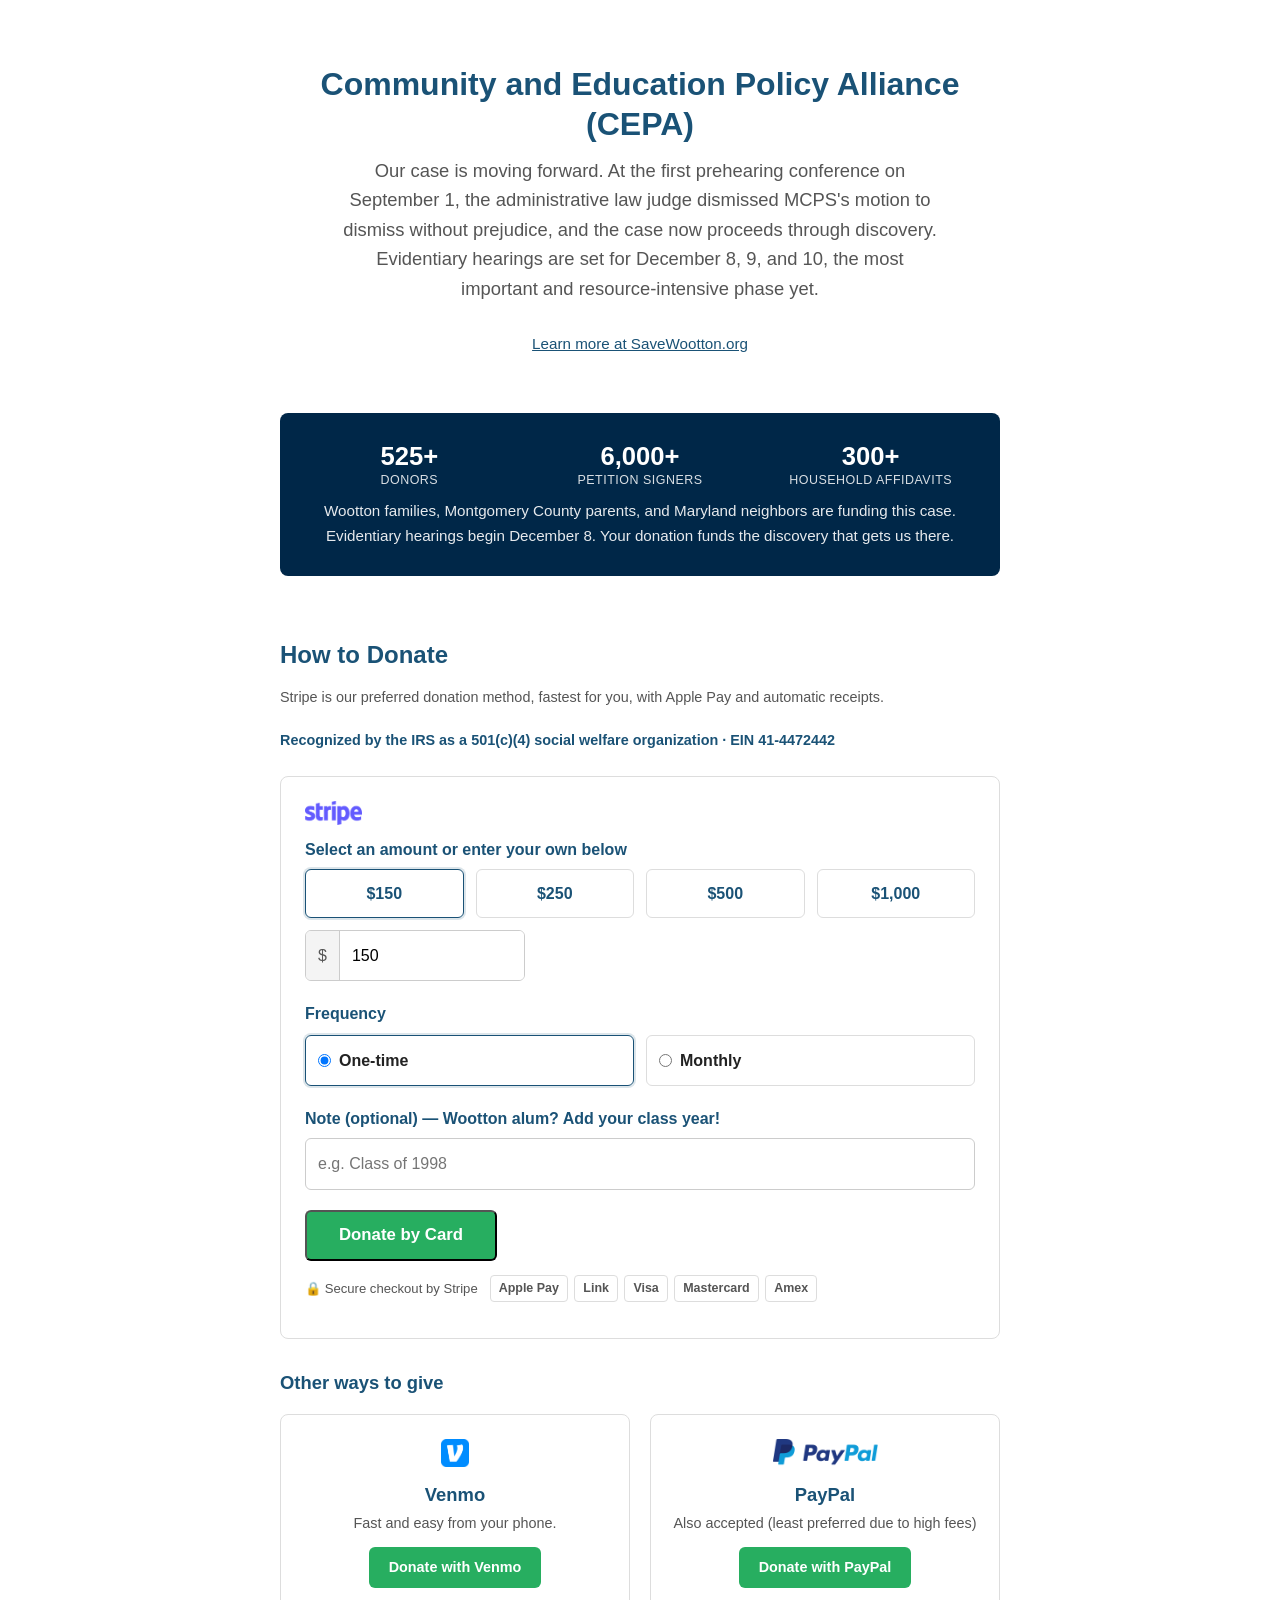
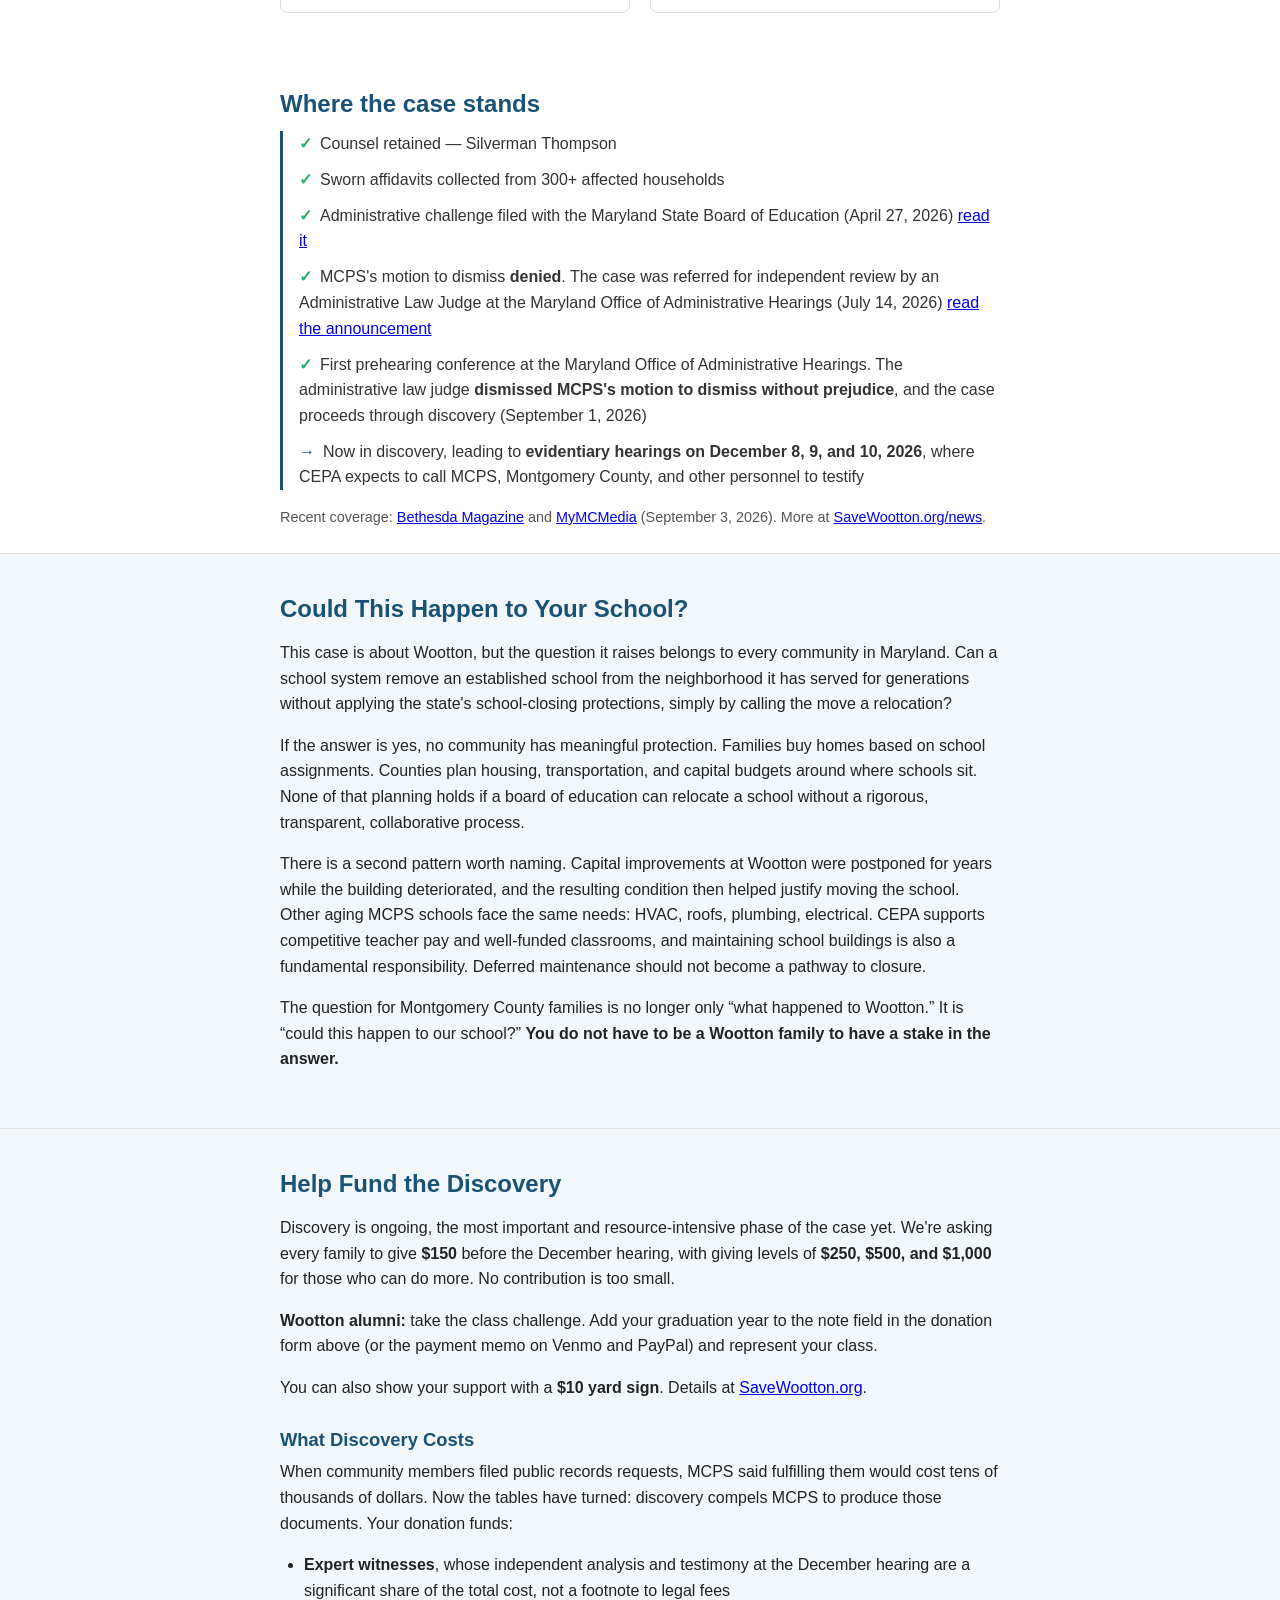
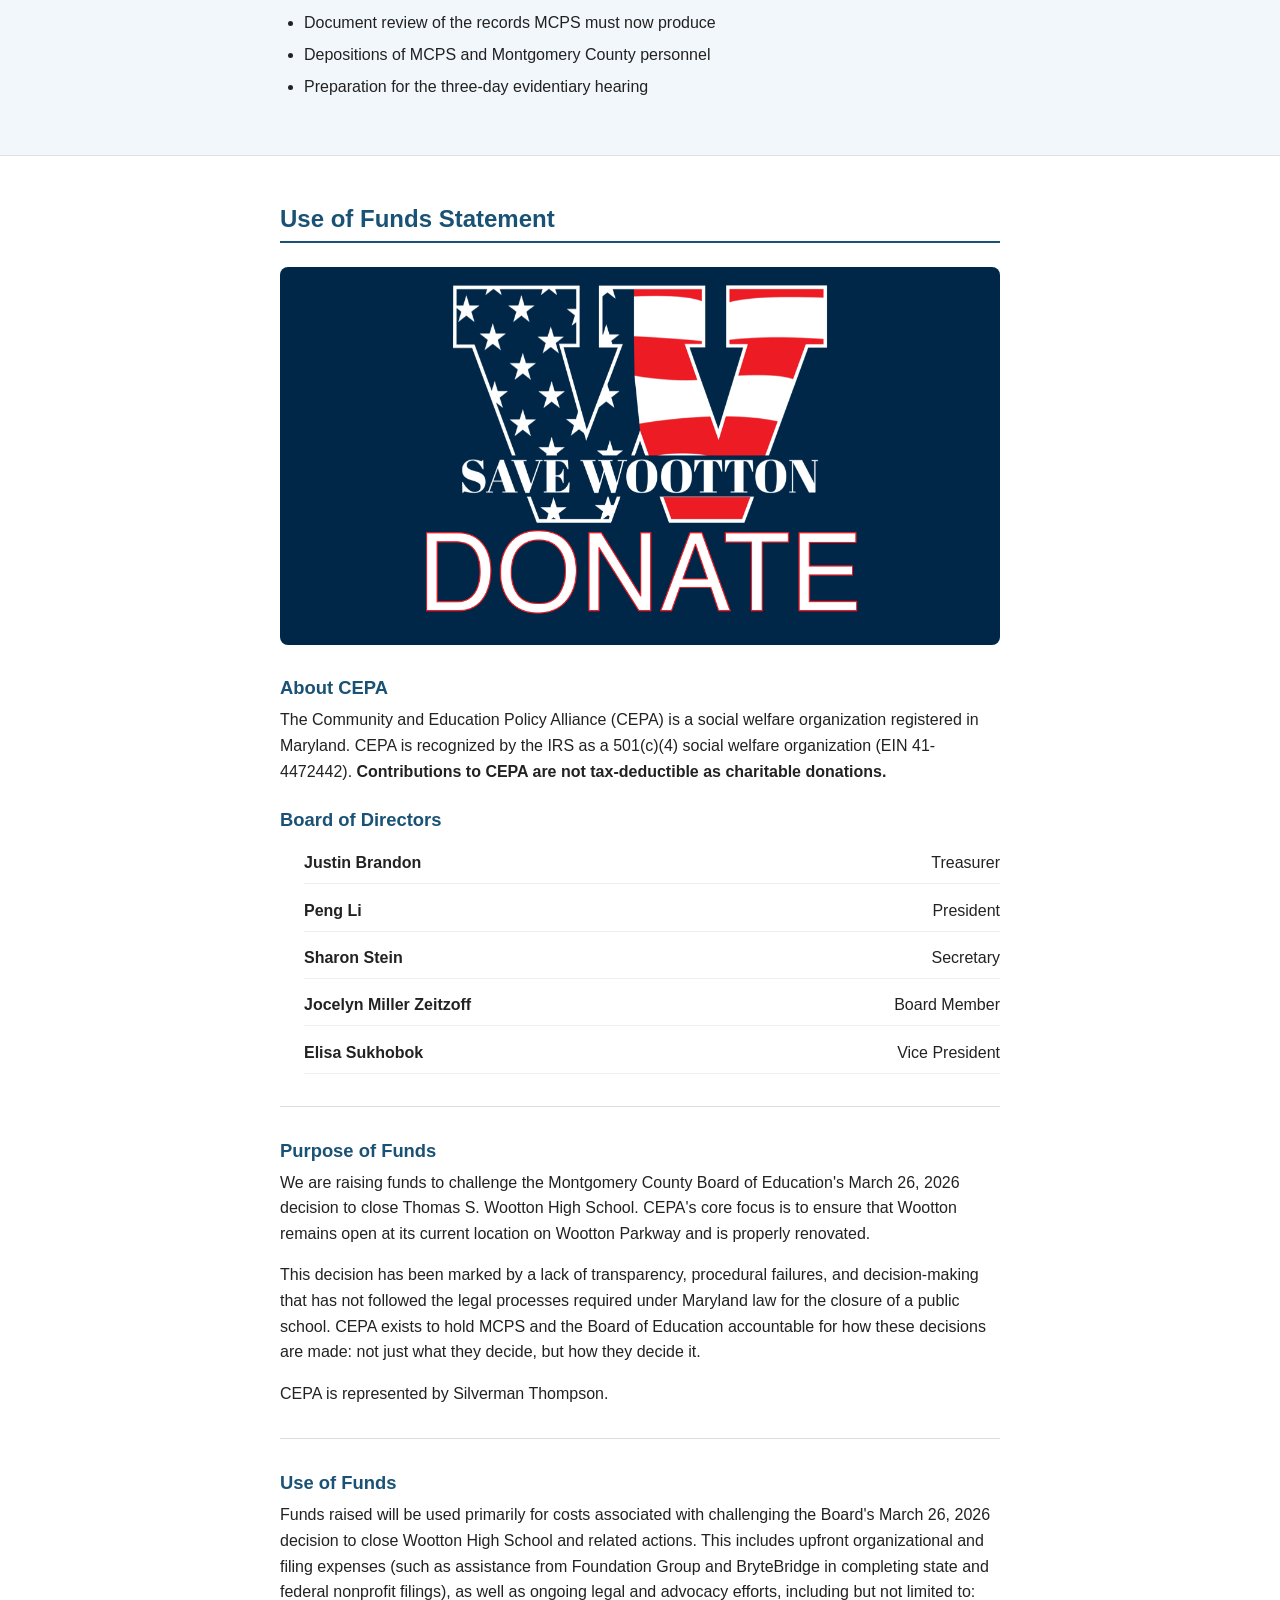
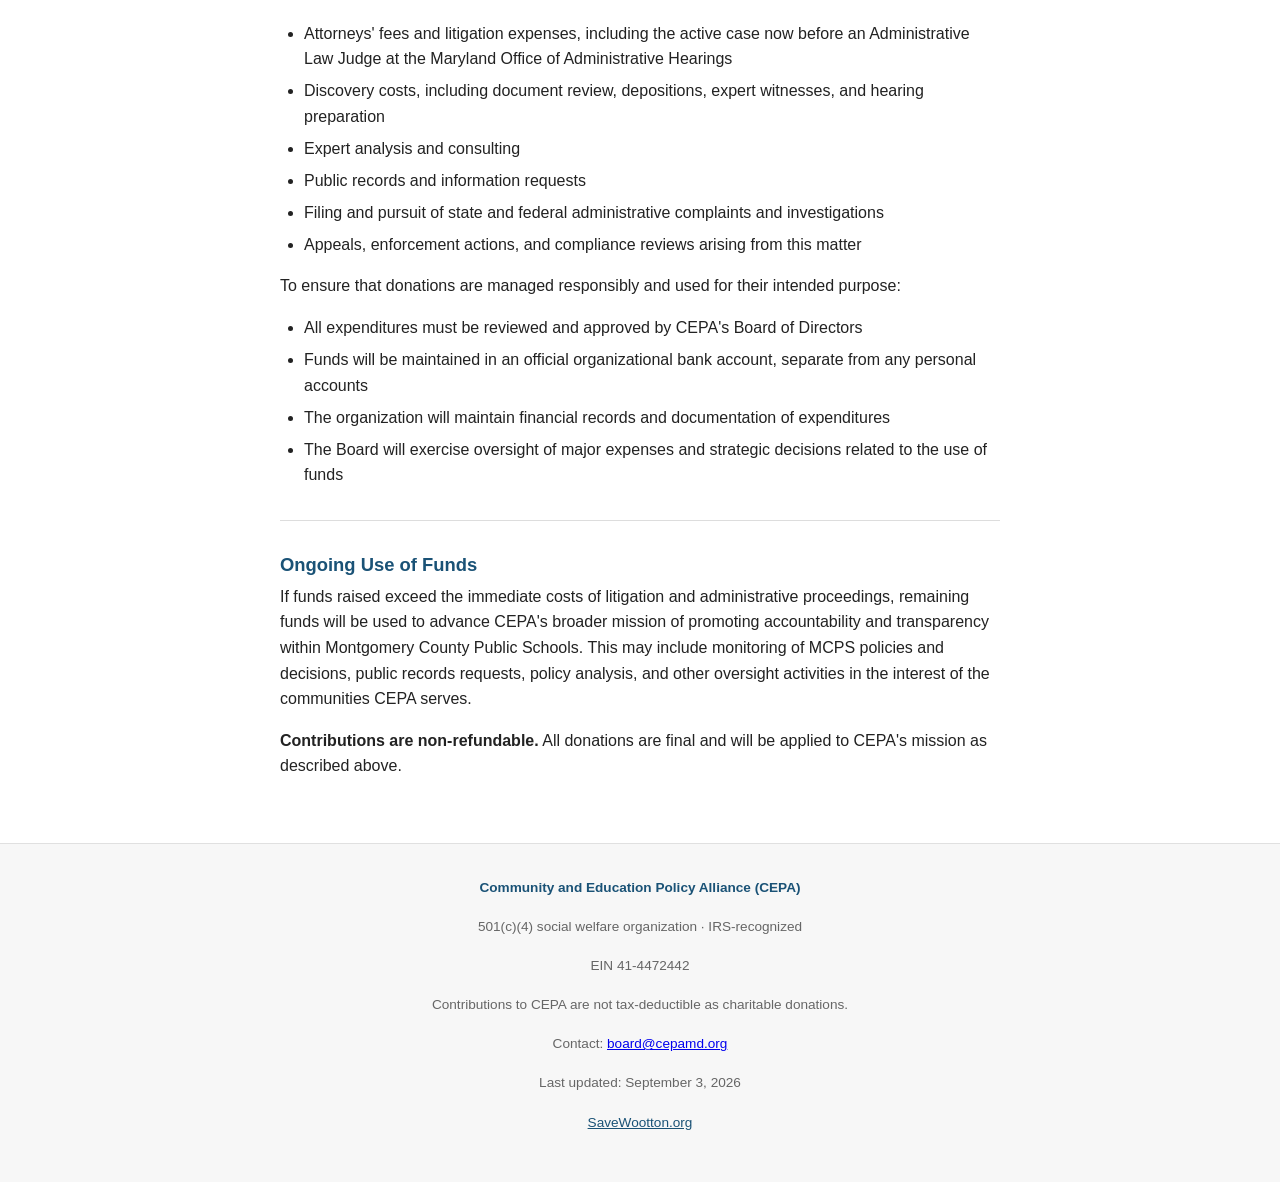
==== commit 920297b6: "Add September case update and broaden coalition framing Case update: - ALJ dismissed MCPS's motion t" ====
--- a/index.html
+++ b/index.html
@@ -7,10 +7,10 @@
   <meta name="format-detection" content="telephone=no">
   <title>CEPA — Community and Education Policy Alliance</title>
   <meta name="description"
-    content="MCPS tried to end our case before the evidence could be heard. They failed. The Wootton closure challenge now moves to discovery before an administrative law judge. Donate to the Save Our School Summer Fundraiser.">
-  <meta property="og:title" content="Save Our School Summer Fundraiser — Wootton Legal Fund">
+    content="The Montgomery County Board of Education moved to close Wootton High School without applying Maryland's school-closing protections. The case is now in discovery, with evidentiary hearings set for December 8 to 10. Help fund the experts and the discovery that get us there.">
+  <meta property="og:title" content="Help Fund the Discovery — Wootton Legal Fund">
   <meta property="og:description"
-    content="MCPS tried to end our case before the evidence could be heard. They failed. The Wootton closure challenge now moves to discovery before an administrative law judge. Donate to the Save Our School Summer Fundraiser.">
+    content="The Montgomery County Board of Education moved to close Wootton High School without applying Maryland's school-closing protections. The case is now in discovery, with evidentiary hearings set for December 8 to 10. Help fund the experts and the discovery that get us there.">
   <meta property="og:image" content="https://cepamd.org/sw-donate.png">
   <meta property="og:url" content="https://cepamd.org">
   <meta property="og:type" content="website">
@@ -25,10 +25,11 @@
   <section class="hero">
     <div class="container">
       <h1>Community and Education Policy Alliance (CEPA)</h1>
-      <p class="subtitle">MCPS tried to end our case before the evidence could be heard. They failed. The Maryland
-        State Board of Education has denied MCPS's motion to dismiss and referred CEPA's appeal of the Wootton High
-        School closure for independent review by an Administrative Law Judge — and now comes discovery, the most important and
-        resource-intensive phase yet.</p>
+      <p class="subtitle">Our case is moving forward. At the first prehearing conference on September 1, the
+        administrative law judge dismissed MCPS's motion to dismiss without prejudice, and the case now proceeds
+        through discovery.
+        Evidentiary hearings are set for December 8, 9, and 10, the most important and resource-intensive phase
+        yet.</p>
       <p style="margin-top: 0.75rem;"><a href="https://www.savewootton.org" target="_blank" rel="noopener"
           style="color: #1a5276; text-decoration: underline; font-size: 0.95rem;">Learn more at SaveWootton.org</a></p>
     </div>
@@ -37,9 +38,13 @@
   <!-- ════ Momentum Banner ════ -->
   <div class="container">
     <div class="momentum-banner">
-      <p>490+ donors. 6,000+ petition signers. 300+ household affidavits. Motion to dismiss denied.</p>
-      <p class="match-sub">The case is moving to discovery before an administrative law judge at the Maryland Office of
-        Administrative Hearings. Your donation funds this next phase.</p>
+      <div class="momentum-stats">
+        <div class="momentum-stat"><span class="n">525+</span><span class="k">Donors</span></div>
+        <div class="momentum-stat"><span class="n">6,000+</span><span class="k">Petition signers</span></div>
+        <div class="momentum-stat"><span class="n">300+</span><span class="k">Household affidavits</span></div>
+      </div>
+      <p class="match-sub">Wootton families, Montgomery County parents, and Maryland neighbors are funding this case.
+        Evidentiary hearings begin December 8. Your donation funds the discovery that gets us there.</p>
     </div>
   </div>
 
@@ -47,7 +52,7 @@
   <section id="donate">
     <div class="container">
       <h2>How to Donate</h2>
-      <p style="color: #555; font-size: 0.9rem; margin-bottom: 1.25rem;">Stripe is our preferred donation method —
+      <p style="color: #555; font-size: 0.9rem; margin-bottom: 1.25rem;">Stripe is our preferred donation method,
         fastest for you, with Apple Pay and automatic receipts.</p>
       <p class="trust-line">Recognized by the IRS as a 501(c)(4) social welfare organization &middot; EIN <a class="ein">41-4472442</a></p>
 
@@ -145,44 +150,76 @@
   <!-- ════ Progress ════ -->
   <section class="progress">
     <div class="container">
-      <h2>Where we are</h2>
+      <h2>Where the case stands</h2>
       <ul class="milestone-list">
         <li>Counsel retained — Silverman Thompson</li>
         <li>Sworn affidavits collected from 300+ affected households</li>
-        <li>Administrative appeal filed with the Maryland State Board of Education (April 27, 2026) <a
+        <li>Administrative challenge filed with the Maryland State Board of Education (April 27, 2026) <a
             href="https://drive.google.com/file/d/1IQMDPjKzm7bUsOJytNukOK9nd9ZU6ZSJ/view?usp=sharing" target="_blank"
             rel="noopener">read it</a></li>
-        <li>MCPS's motion to dismiss <strong>denied</strong> — appeal referred for independent review by an Administrative Law
-          Judge at the Maryland Office of Administrative Hearings (July 14, 2026) <a
+        <li>MCPS's motion to dismiss <strong>denied</strong>. The case was referred for independent review by an
+          Administrative Law Judge at the Maryland Office of Administrative Hearings (July 14, 2026) <a
             href="https://www.savewootton.org/wootton-closure-challenge-moves-forward-before-independent-alj/"
             target="_blank" rel="noopener">read the announcement</a></li>
-        <li>Next: scheduling order, discovery, and evidentiary proceedings</li>
-      </ul>
-      <p style="color: #555; font-size: 0.9rem; margin-top: 1rem;">As covered by <a
-          href="https://moderatelymoco.com/mcps-bid-to-dismiss-wootton-school-challenge-rejected-as-case-moves-forward-before-administrative-judge/"
-          target="_blank" rel="noopener">Moderately MOCO</a> and <a
-          href="https://bethesdamagazine.com/2026/04/29/moco-school-board-reconsider-move-wootton-high/" target="_blank"
-          rel="noopener">Bethesda Magazine</a>.</p>
-    </div>
-  </section>
-
-  <!-- ════ Summer Fundraiser ════ -->
+        <li>First prehearing conference at the Maryland Office of Administrative Hearings. The administrative law
+          judge <strong>dismissed MCPS's motion to dismiss without prejudice</strong>, and the case proceeds through
+          discovery (September 1, 2026)</li>
+        <li>Now in discovery, leading to <strong>evidentiary hearings on December 8, 9, and 10, 2026</strong>, where
+          CEPA expects to call MCPS, Montgomery County, and other personnel to testify</li>
+      </ul>
+      <p style="color: #555; font-size: 0.9rem; margin-top: 1rem;">Recent coverage: <a
+          href="https://bethesdamagazine.com/2026/09/03/wootton-case-update/" target="_blank"
+          rel="noopener">Bethesda Magazine</a> and <a
+          href="https://www.mymcmedia.org/wootton-petition-to-keep-school-building-open-advances/" target="_blank"
+          rel="noopener">MyMCMedia</a> (September 3, 2026). More at <a href="https://www.savewootton.org/news/"
+          target="_blank" rel="noopener">SaveWootton.org/news</a>.</p>
+    </div>
+  </section>
+
+  <!-- ════ Beyond Wootton ════ -->
+  <section class="beyond-wootton">
+    <div class="container">
+      <h2>Could This Happen to Your School?</h2>
+      <p>This case is about Wootton, but the question it raises belongs to every community in Maryland. Can a school
+        system remove an established school from the neighborhood it has served for generations without applying the
+        state's school-closing protections, simply by calling the move a relocation?</p>
+      <p>If the answer is yes, no community has meaningful protection. Families buy homes based on school assignments.
+        Counties plan housing, transportation, and capital budgets around where schools sit. None of that planning
+        holds if a board of education can relocate a school without a rigorous, transparent, collaborative process.</p>
+      <p>There is a second pattern worth naming. Capital improvements at Wootton were postponed for years while the
+        building deteriorated, and the resulting condition then helped justify moving the school. Other aging MCPS
+        schools face the same needs: HVAC, roofs, plumbing, electrical. CEPA supports competitive teacher pay and
+        well-funded classrooms, and maintaining school buildings is also a fundamental responsibility. Deferred
+        maintenance should not become a pathway to closure.</p>
+      <p>The question for Montgomery County families is no longer only &ldquo;what happened to Wootton.&rdquo; It is
+        &ldquo;could this happen to our school?&rdquo; <strong>You do not have to be a Wootton family to have a stake
+          in the answer.</strong></p>
+    </div>
+  </section>
+
+  <!-- ════ Help Fund the Discovery ════ -->
   <section class="fundraiser">
     <div class="container">
-      <h2>Save Our School Summer Fundraiser</h2>
-      <p>Discovery is next — the most important and resource-intensive phase of the case yet. We're asking every
-        family to give <strong>$150</strong> this summer, with giving levels of <strong>$250, $500, and $1,000</strong>
-        for those who can do more. No contribution is too small.</p>
-      <p><strong>Wootton alumni:</strong> take the class challenge — add your graduation year to the note field in the
+      <h2>Help Fund the Discovery</h2>
+      <p>Discovery is ongoing, the most important and resource-intensive phase of the case yet. We're asking every
+        family to give <strong>$150</strong> before the December hearing, with giving levels of <strong>$250, $500, and
+          $1,000</strong> for those who can do more. No contribution is too small.</p>
+      <p><strong>Wootton alumni:</strong> take the class challenge. Add your graduation year to the note field in the
         donation form above (or the payment memo on Venmo and PayPal) and represent your class.</p>
-      <p>You can also show your support with a <strong>$10 yard sign</strong> — details at <a
+      <p>You can also show your support with a <strong>$10 yard sign</strong>. Details at <a
           href="https://www.savewootton.org" target="_blank" rel="noopener">SaveWootton.org</a>.</p>
 
-      <h3>Help Fund the Discovery</h3>
+      <h3>What Discovery Costs</h3>
       <p>When community members filed public records requests, MCPS said fulfilling them would cost tens of thousands
         of dollars. Now the tables have turned: discovery compels MCPS to produce those documents. Your donation
-        directly funds pursuing them — document review, depositions, expert witnesses, and preparation for the
-        evidentiary hearing.</p>
+        funds:</p>
+      <ul>
+        <li><strong>Expert witnesses</strong>, whose independent analysis and testimony at the December hearing are a
+          significant share of the total cost, not a footnote to legal fees</li>
+        <li>Document review of the records MCPS must now produce</li>
+        <li>Depositions of MCPS and Montgomery County personnel</li>
+        <li>Preparation for the three-day evidentiary hearing</li>
+      </ul>
     </div>
   </section>
 
@@ -205,7 +242,7 @@
       <ul class="board-list">
         <li><span class="board-name">Justin Brandon</span><span>Treasurer</span></li>
         <li><span class="board-name">Peng Li</span><span>President</span></li>
-        <li><span class="board-name">Claire Matta</span><span>Secretary</span></li>
+        <li><span class="board-name">Sharon Stein</span><span>Secretary</span></li>
         <li><span class="board-name">Jocelyn Miller Zeitzoff</span><span>Board Member</span></li>
         <li><span class="board-name">Elisa Sukhobok</span><span>Vice President</span></li>
       </ul>
@@ -218,7 +255,7 @@
         on Wootton Parkway and is properly renovated.</p>
       <p>This decision has been marked by a lack of transparency, procedural failures, and decision-making that has not
         followed the legal processes required under Maryland law for the closure of a public school. CEPA exists to hold
-        MCPS and the Board of Education accountable for how these decisions are made — not just what they decide, but
+        MCPS and the Board of Education accountable for how these decisions are made: not just what they decide, but
         how they decide it.</p>
       <p>CEPA is represented by Silverman Thompson.</p>
 
@@ -231,7 +268,7 @@
         BryteBridge in completing state and federal nonprofit filings), as well as ongoing legal and advocacy efforts,
         including but not limited to:</p>
       <ul>
-        <li>Attorneys' fees and litigation expenses, including the active appeal now before an
+        <li>Attorneys' fees and litigation expenses, including the active case now before an
           Administrative Law Judge at the Maryland Office of Administrative Hearings</li>
         <li>Discovery costs, including document review, depositions, expert witnesses, and hearing preparation</li>
         <li>Expert analysis and consulting</li>
@@ -268,7 +305,7 @@
       <p>EIN <a class="ein">41-4472442</a></p>
       <p>Contributions to CEPA are not tax-deductible as charitable donations.</p>
       <p>Contact: <a href="mailto:board@cepamd.org">board@cepamd.org</a></p>
-      <p>Last updated: July 20, 2026</p>
+      <p>Last updated: September 3, 2026</p>
       <p><a href="https://www.savewootton.org" target="_blank" rel="noopener"
           style="color: #1a5276;">SaveWootton.org</a></p>
     </div>
--- a/css/style.css
+++ b/css/style.css
@@ -73,6 +73,25 @@
   opacity: 0.9;
   margin-top: 0.35rem;
 }
+.momentum-stats {
+  display: grid;
+  grid-template-columns: repeat(3, 1fr);
+  gap: 0.75rem;
+  margin-bottom: 0.5rem;
+}
+.momentum-stat .n {
+  display: block;
+  font-size: 1.6rem;
+  font-weight: 700;
+  line-height: 1.2;
+}
+.momentum-stat .k {
+  display: block;
+  font-size: 0.78rem;
+  letter-spacing: 0.04em;
+  opacity: 0.85;
+  text-transform: uppercase;
+}
 
 /* ── Progress ───────────────────────────────────── */
 .progress { padding: 1.75rem 0 0.5rem; }
@@ -125,7 +144,14 @@
   font-weight: 700;
 }
 
-/* ── Summer Fundraiser ──────────────────────────── */
+/* ── Beyond Wootton ─────────────────────────────── */
+.beyond-wootton {
+  background: #f2f7fb;
+  border-top: 1px solid #e0e0e0;
+  padding: 2.5rem 0;
+}
+
+/* ── Help Fund the Discovery ────────────────────── */
 .fundraiser {
   background: #f2f7fb;
   border-top: 1px solid #e0e0e0;
@@ -133,6 +159,8 @@
   padding: 2.5rem 0;
 }
 .fundraiser h3 { margin-top: 1.75rem; }
+.fundraiser ul { margin: 0.75rem 0 1rem 1.5rem; }
+.fundraiser li { margin-bottom: 0.4rem; }
 
 /* ── Donate Cards ───────────────────────────────── */
 .trust-line {
@@ -317,6 +345,8 @@
   .amount-grid { grid-template-columns: repeat(2, 1fr); }
   .hero { padding: 2.5rem 0 1.5rem; }
   .momentum-banner p { font-size: 1.1rem; }
+  .momentum-stat .n { font-size: 1.15rem; }
+  .momentum-stat .k { font-size: 0.68rem; }
   section { padding: 2rem 0; }
   .donate-grid { grid-template-columns: 1fr; }
 }
